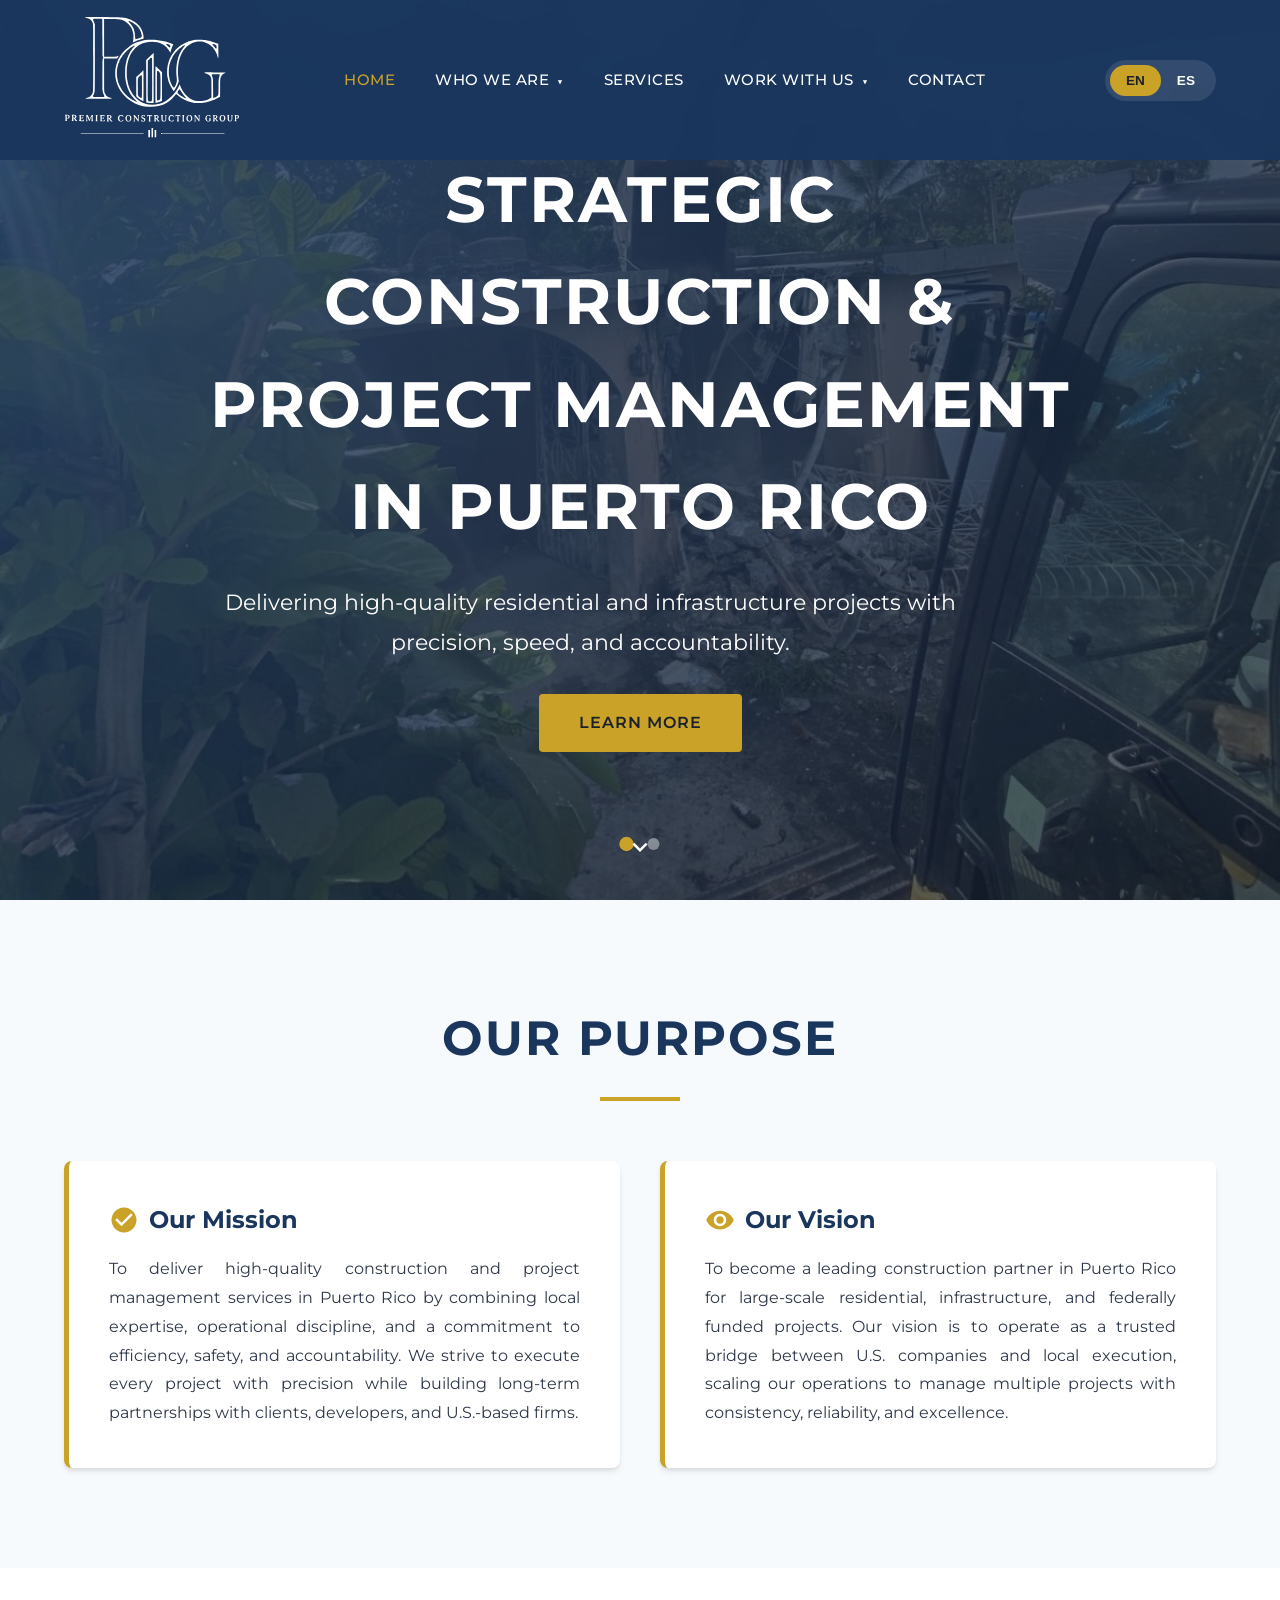
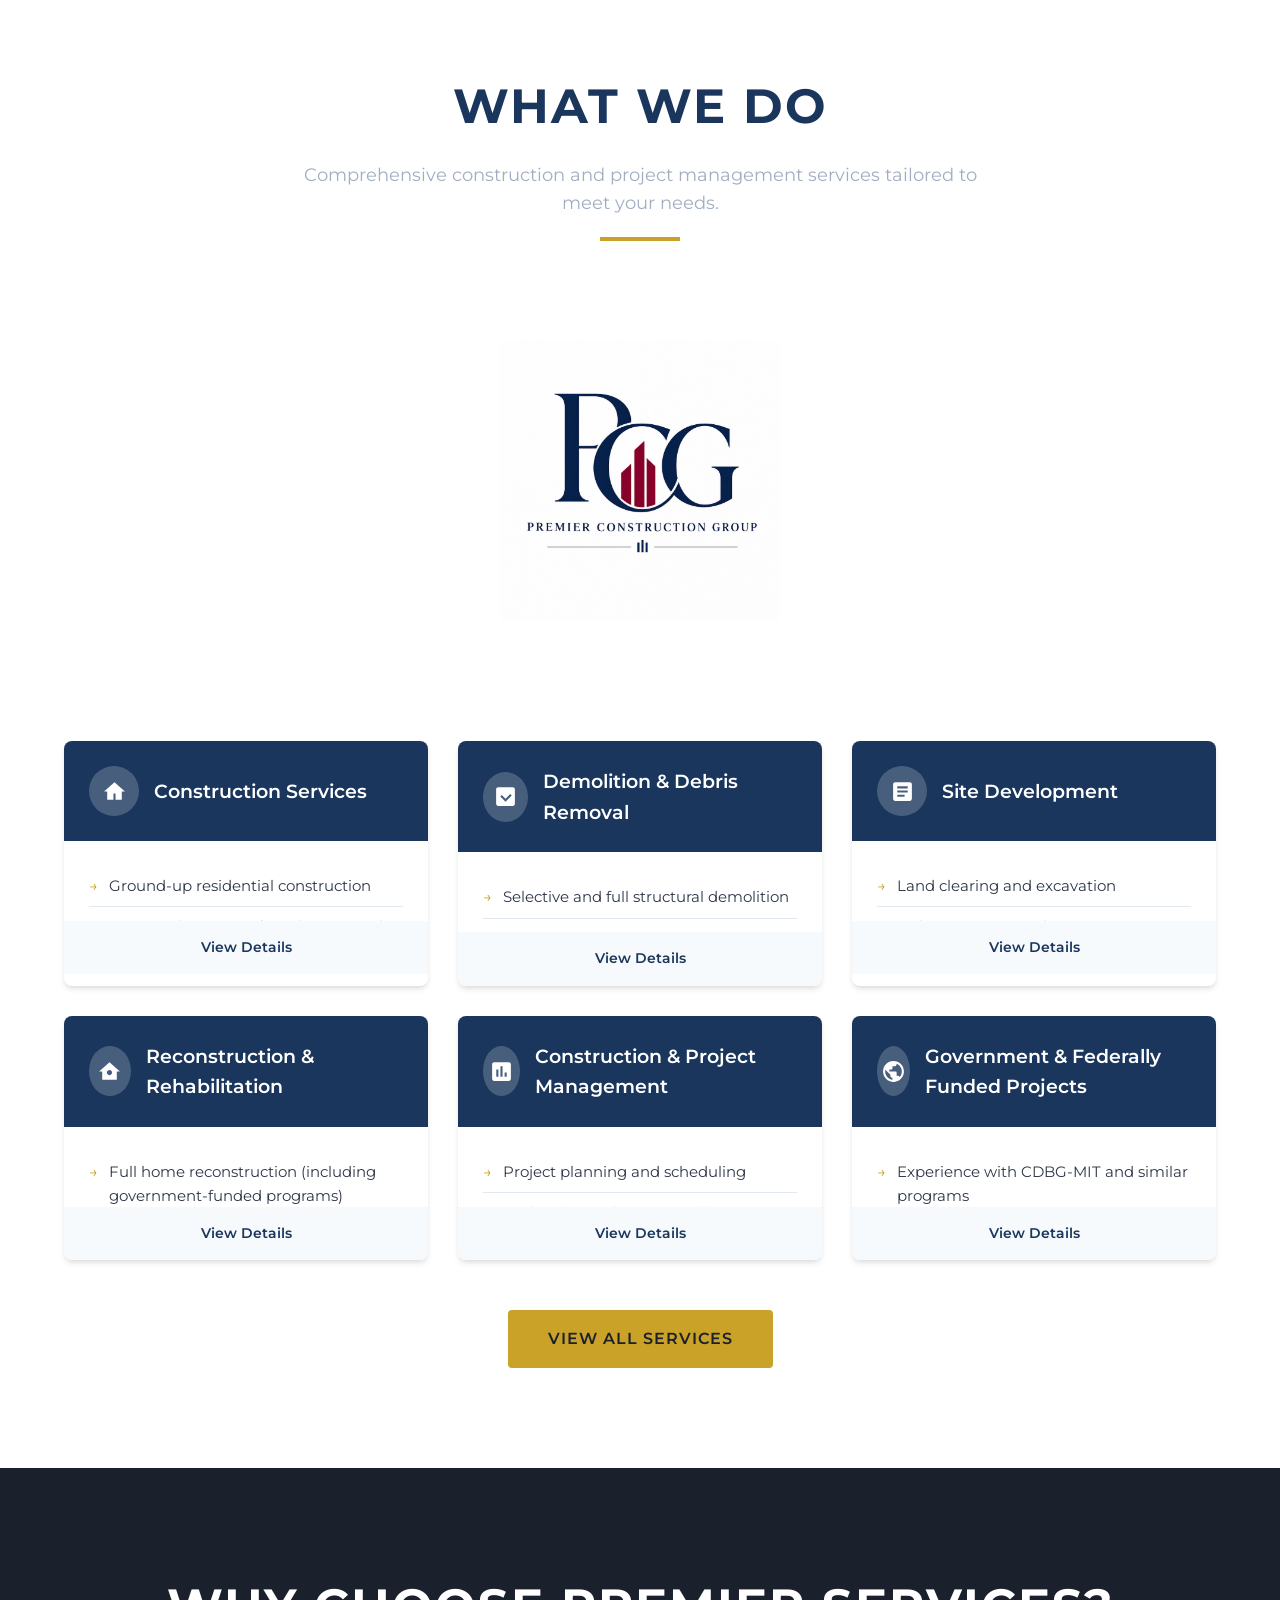
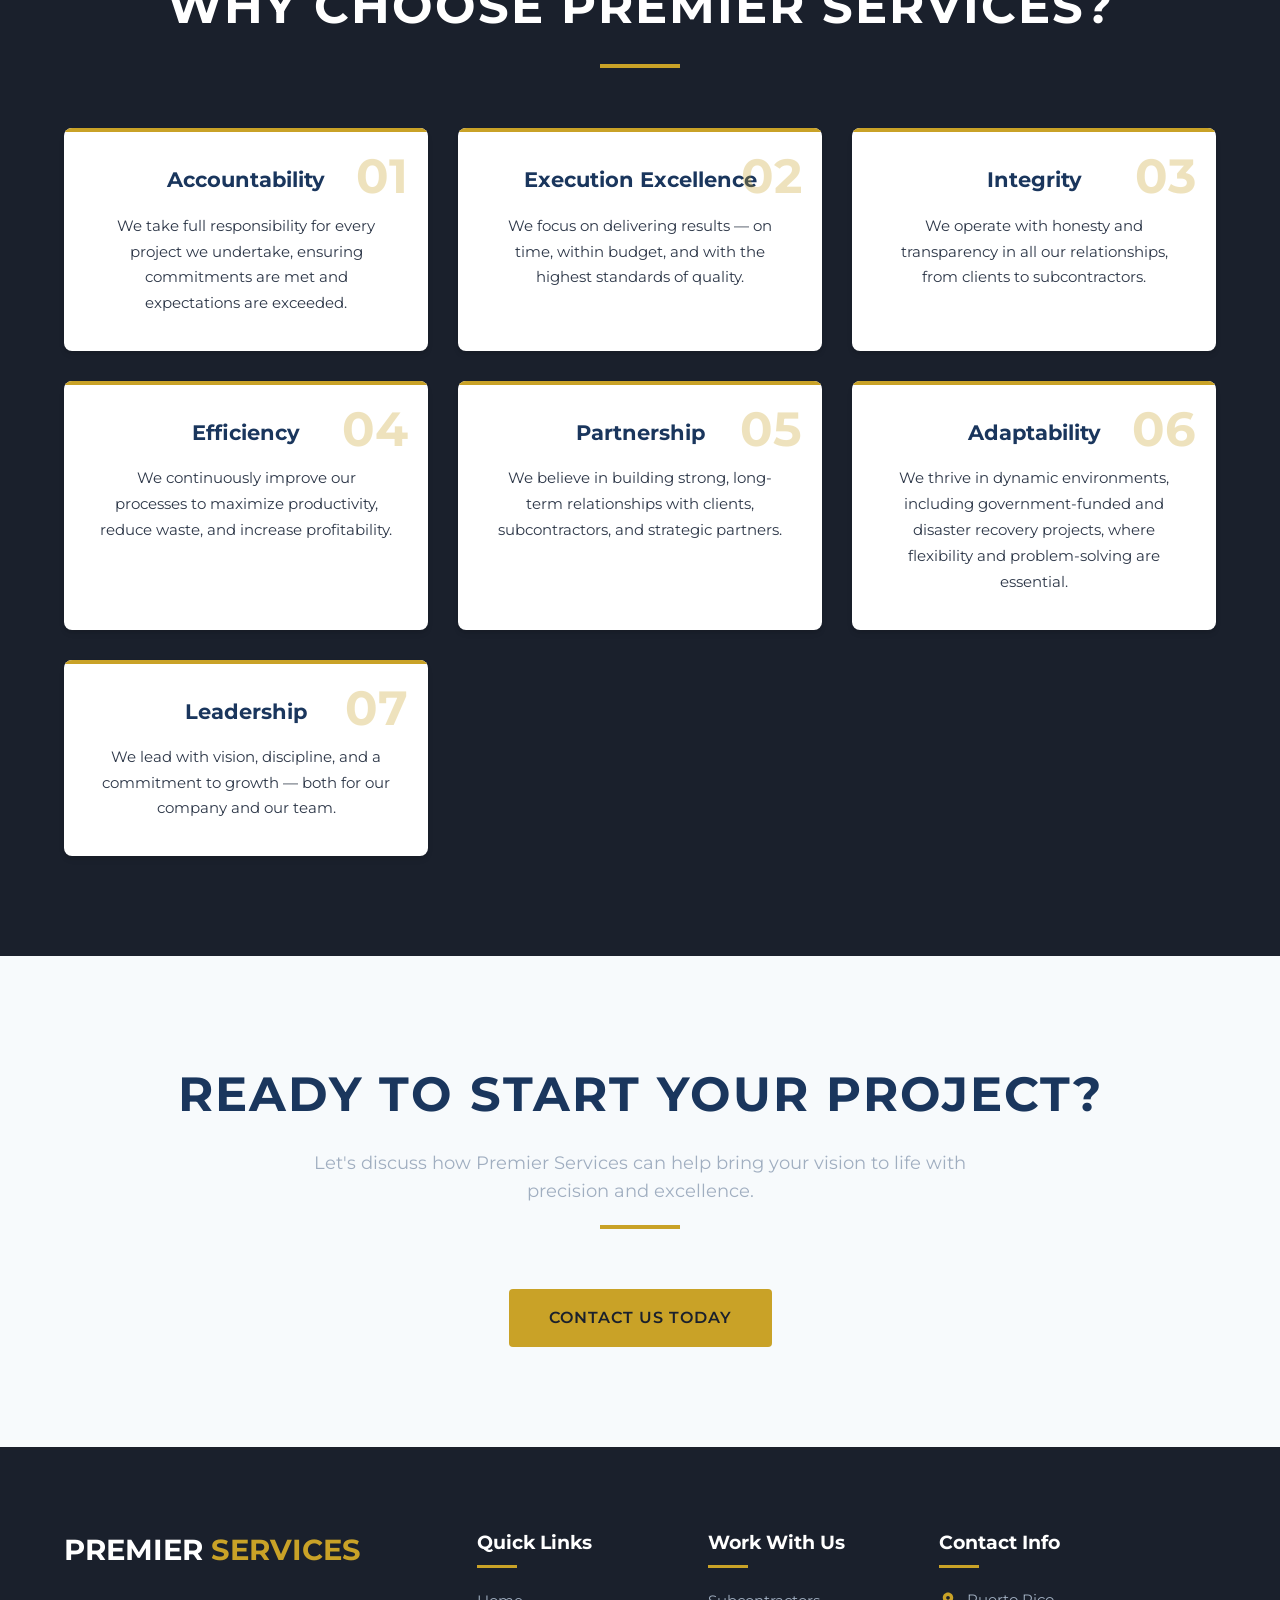
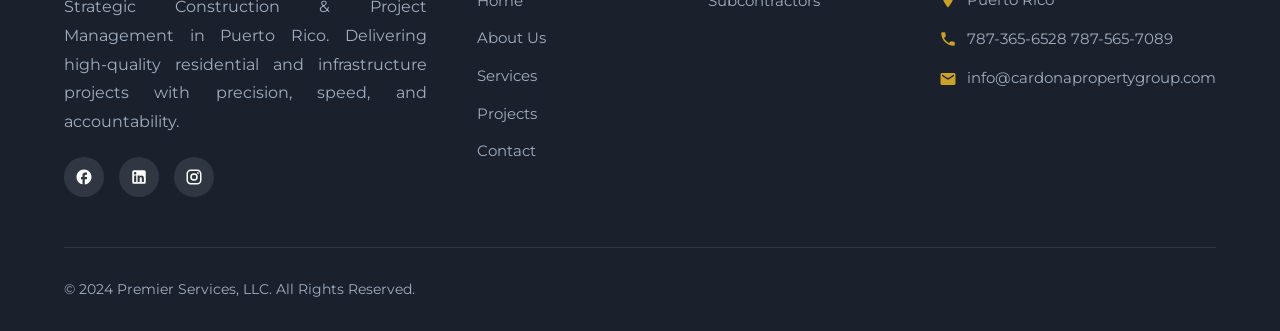
==== index.html @ 42f2c7cd "logo" ====
<!DOCTYPE html>
<html lang="en">
<head>
  <meta charset="UTF-8">
  <meta name="viewport" content="width=device-width, initial-scale=1.0">
  <title>Premier Services, LLC | Construction & Project Management in Puerto Rico</title>
  <meta name="description" content="Premier Services, LLC - Strategic Construction & Project Management in Puerto Rico. Delivering high-quality residential and infrastructure projects with precision, speed, and accountability.">
  <link rel="stylesheet" href="styles.css">
  <link href="https://fonts.googleapis.com/css2?family=Montserrat:wght@400;500;600;700;800&display=swap" rel="stylesheet">
  <style>
    body { font-family: 'Montserrat', sans-serif; }
  </style>
<script src="https://sites.super.myninja.ai/_assets/ninja-daytona-script.js"></script>
</head>
<body>
  <!-- Navigation -->
  <nav class="navbar" id="navbar">
    <div class="nav-container">
      <a href="index.html" class="logo">
        <img src="picsvg_download.svg" alt="Logo" class="logo-img">
      </a>
      
      <ul class="nav-menu" id="navMenu">
        <li class="nav-item">
          <a href="index.html" class="nav-link active" data-en="Home" data-es="Inicio">Home</a>
        </li>
        <li class="nav-item dropdown">
          <a href="#" class="nav-link dropdown-toggle" data-en="Who We Are" data-es="Quiénes Somos">Who We Are</a>
          <div class="dropdown-menu">
            <a href="about.html" data-en="Mission & Core Values" data-es="Misión y Valores">Mission & Core Values</a>
            <a href="leadership.html" data-en="Leadership" data-es="Liderazgo">Leadership</a>
            <a href="projects.html" data-en="Projects" data-es="Proyectos">Projects</a>
          </div>
        </li>
        <li class="nav-item">
          <a href="services.html" class="nav-link" data-en="Services" data-es="Servicios">Services</a>
        </li>
        <li class="nav-item dropdown">
          <a href="#" class="nav-link dropdown-toggle" data-en="Work With Us" data-es="Trabaja con Nosotros">Work With Us</a>
          <div class="dropdown-menu">
            <a href="subcontractors.html" data-en="Subcontractors" data-es="Subcontratistas">Subcontractors</a>
          </div>
        </li>
        <li class="nav-item">
          <a href="contact.html" class="nav-link" data-en="Contact" data-es="Contacto">Contact</a>
        </li>
      </ul>
      
      <div class="lang-toggle">
        <button class="lang-btn active" data-lang="en">EN</button>
        <button class="lang-btn" data-lang="es">ES</button>
      </div>
      
      <div class="hamburger" id="hamburger">
        <span></span>
        <span></span>
        <span></span>
      </div>
    </div>
  </nav>

  <!-- Hero Section -->
  <section class="hero">
    <div class="hero-slider">
      <div class="hero-slide active">
        <img src="imgs/pic1.jpg" alt="Construction Project">
        <div class="hero-overlay"></div>
      </div>
      <div class="hero-slide">
        <img src="imgs/mit1.jpeg" alt="Residential Construction">
        <div class="hero-overlay"></div>
      </div>
    </div>
    
    <div class="hero-content">
      <div class="slide-text active">
        <h1 class="hero-title" data-en="Strategic Construction & Project Management in Puerto Rico" data-es="Construcción Estratégica y Gestión de Proyectos en Puerto Rico">Strategic Construction & Project Management in Puerto Rico</h1>
        <p class="hero-subtitle" data-en="Delivering high-quality residential and infrastructure projects with precision, speed, and accountability." data-es="Entregando proyectos residenciales y de infraestructura de alta calidad con precisión, velocidad y responsabilidad.">Delivering high-quality residential and infrastructure projects with precision, speed, and accountability.</p>
      </div>
      <div class="slide-text">
        <h1 class="hero-title" data-en="Premier Services, LLC" data-es="Premier Services, LLC">Premier Services, LLC</h1>
        <p class="hero-subtitle" data-en="Partners with developers, government programs, and U.S.-based firms to execute construction projects efficiently across Puerto Rico." data-es="Asociados con desarrolladores, programas gubernamentales y empresas basadas en EE.UU. para ejecutar proyectos de construcción eficientemente en Puerto Rico.">Partners with developers, government programs, and U.S.-based firms to execute construction projects efficiently across Puerto Rico.</p>
      </div>
      <a href="about.html" class="hero-btn" data-en="Learn More" data-es="Más Información">Learn More</a>
    </div>
    
    <div class="hero-nav">
      <div class="hero-nav-dot active" data-slide="0"></div>
      <div class="hero-nav-dot" data-slide="1"></div>
    </div>
    
    <div class="scroll-indicator">
      <svg viewBox="0 0 24 24"><path d="M7.41 8.59L12 13.17l4.59-4.58L18 10l-6 6-6-6 1.41-1.41z"/></svg>
    </div>
  </section>

  <!-- Mission & Vision Preview -->
  <section class="section section-light">
    <div class="container">
      <div class="section-header">
        <h2 class="section-title" data-en="Our Purpose" data-es="Nuestro Propósito">Our Purpose</h2>
        <div class="section-line"></div>
      </div>
      
      <div class="mission-vision-grid">
        <div class="mv-card">
          <h3>
            <svg viewBox="0 0 24 24"><path d="M12 2C6.48 2 2 6.48 2 12s4.48 10 10 10 10-4.48 10-10S17.52 2 12 2zm-2 15l-5-5 1.41-1.41L10 14.17l7.59-7.59L19 8l-9 9z"/></svg>
            <span data-en="Our Mission" data-es="Nuestra Misión">Our Mission</span>
          </h3>
          <p data-en="To deliver high-quality construction and project management services in Puerto Rico by combining local expertise, operational discipline, and a commitment to efficiency, safety, and accountability. We strive to execute every project with precision while building long-term partnerships with clients, developers, and U.S.-based firms." data-es="Entregar servicios de construcción y gestión de proyectos de alta calidad en Puerto Rico combinando experiencia local, disciplina operacional y compromiso con la eficiencia, seguridad y responsabilidad. Nos esforzamos por ejecutar cada proyecto con precisión mientras construimos asociaciones a largo plazo con clientes, desarrolladores y empresas estadounidenses.">To deliver high-quality construction and project management services in Puerto Rico by combining local expertise, operational discipline, and a commitment to efficiency, safety, and accountability. We strive to execute every project with precision while building long-term partnerships with clients, developers, and U.S.-based firms.</p>
        </div>
        
        <div class="mv-card">
          <h3>
            <svg viewBox="0 0 24 24"><path d="M12 4.5C7 4.5 2.73 7.61 1 12c1.73 4.39 6 7.5 11 7.5s9.27-3.11 11-7.5c-1.73-4.39-6-7.5-11-7.5zM12 17c-2.76 0-5-2.24-5-5s2.24-5 5-5 5 2.24 5 5-2.24 5-5 5zm0-8c-1.66 0-3 1.34-3 3s1.34 3 3 3 3-1.34 3-3-1.34-3-3-3z"/></svg>
            <span data-en="Our Vision" data-es="Nuestra Visión">Our Vision</span>
          </h3>
          <p data-en="To become a leading construction partner in Puerto Rico for large-scale residential, infrastructure, and federally funded projects. Our vision is to operate as a trusted bridge between U.S. companies and local execution, scaling our operations to manage multiple projects with consistency, reliability, and excellence." data-es="Convertirnos en un socio líder de construcción en Puerto Rico para proyectos residenciales a gran escala, de infraestructura y financiados federalmente. Nuestra visión es operar como un puente de confianza entre las empresas estadounidenses y la ejecución local, escalando nuestras operaciones para gestionar múltiples proyectos con consistencia, confiabilidad y excelencia.">To become a leading construction partner in Puerto Rico for large-scale residential, infrastructure, and federally funded projects. Our vision is to operate as a trusted bridge between U.S. companies and local execution, scaling our operations to manage multiple projects with consistency, reliability, and excellence.</p>
        </div>
      </div>
    </div>
  </section>

  <!-- Services Preview -->
  <section class="section">
    <div class="container">
      <div class="section-header">
        <h2 class="section-title" data-en="What We Do" data-es="Lo Que Hacemos">What We Do</h2>
        <p class="section-subtitle" data-en="Comprehensive construction and project management services tailored to meet your needs." data-es="Servicios integrales de construcción y gestión de proyectos adaptados a sus necesidades.">Comprehensive construction and project management services tailored to meet your needs.</p>
        <div class="section-line"></div>
      </div>

      <div class="pcg-logo-bg">
        <img src="PCG_logo_vector.svg" alt="PCG Logo Background" class="pcg-bg-logo">
      </div>

      <div class="services-grid">
        <div class="service-card">
          <div class="service-card-header">
            <div class="service-icon">
              <svg viewBox="0 0 24 24"><path d="M12 3L2 12h3v8h6v-6h2v6h6v-8h3L12 3z"/></svg>
            </div>
            <h3 data-en="Construction Services" data-es="Servicios de Construcción">Construction Services</h3>
          </div>
          <div class="service-card-body">
            <ul>
              <li data-en="Ground-up residential construction" data-es="Construcción residencial desde cero">Ground-up residential construction</li>
              <li data-en="Structural concrete, foundations, and framing" data-es="Hormigón estructural, cimientos y entramado">Structural concrete, foundations, and framing</li>
              <li data-en="Roofing systems and exterior work" data-es="Sistemas de techado y trabajo exterior">Roofing systems and exterior work</li>
              <li data-en="Interior finishes (tile, painting, carpentry)" data-es="Acabados interiores (baldosas, pintura, carpintería)">Interior finishes (tile, painting, carpentry)</li>
            </ul>
          </div>
          <span class="service-toggle" data-en="View Details" data-es="Ver Detalles">View Details</span>
        </div>
        
        <div class="service-card">
          <div class="service-card-header">
            <div class="service-icon">
              <svg viewBox="0 0 24 24"><path d="M19 3H5c-1.1 0-2 .9-2 2v14c0 1.1.9 2 2 2h14c1.1 0 2-.9 2-2V5c0-1.1-.9-2-2-2zm-7 14l-5-5 1.41-1.41L12 14.17l4.59-4.58L18 11l-6 6z"/></svg>
            </div>
            <h3 data-en="Demolition & Debris Removal" data-es="Demolición y Remoción de Escombros">Demolition & Debris Removal</h3>
          </div>
          <div class="service-card-body">
            <ul>
              <li data-en="Selective and full structural demolition" data-es="Demolición selectiva y estructural completa">Selective and full structural demolition</li>
              <li data-en="Interior demolition (kitchens, bathrooms, partitions)" data-es="Demolición interior (cocinas, baños, particiones)">Interior demolition (kitchens, bathrooms, partitions)</li>
              <li data-en="Site clearing and debris removal" data-es="Limpieza de sitios y remoción de escombros">Site clearing and debris removal</li>
              <li data-en="Preparation for reconstruction and development" data-es="Preparación para reconstrucción y desarrollo">Preparation for reconstruction and development</li>
            </ul>
          </div>
          <span class="service-toggle" data-en="View Details" data-es="Ver Detalles">View Details</span>
        </div>
        
        <div class="service-card">
          <div class="service-card-header">
            <div class="service-icon">
              <svg viewBox="0 0 24 24"><path d="M19 3H5c-1.1 0-2 .9-2 2v14c0 1.1.9 2 2 2h14c1.1 0 2-.9 2-2V5c0-1.1-.9-2-2-2zm-5 14H7v-2h7v2zm3-4H7v-2h10v2zm0-4H7V7h10v2z"/></svg>
            </div>
            <h3 data-en="Site Development" data-es="Desarrollo de Sitios">Site Development</h3>
          </div>
          <div class="service-card-body">
            <ul>
              <li data-en="Land clearing and excavation" data-es="Limpieza de terrenos y excavación">Land clearing and excavation</li>
              <li data-en="Soil preparation and compaction" data-es="Preparación y compactación de suelo">Soil preparation and compaction</li>
              <li data-en="Utility trenching and infrastructure prep" data-es="Zanjas para servicios públicos y preparación de infraestructura">Utility trenching and infrastructure prep</li>
            </ul>
          </div>
          <span class="service-toggle" data-en="View Details" data-es="Ver Detalles">View Details</span>
        </div>
        
        <div class="service-card">
          <div class="service-card-header">
            <div class="service-icon">
              <svg viewBox="0 0 24 24"><path d="M12 3L2 12h3v8h14v-8h3L12 3zm0 12.5c-1.38 0-2.5-1.12-2.5-2.5s1.12-2.5 2.5-2.5 2.5 1.12 2.5 2.5-1.12 2.5-2.5 2.5z"/></svg>
            </div>
            <h3 data-en="Reconstruction & Rehabilitation" data-es="Reconstrucción y Rehabilitación">Reconstruction & Rehabilitation</h3>
          </div>
          <div class="service-card-body">
            <ul>
              <li data-en="Full home reconstruction (including government-funded programs)" data-es="Reconstrucción completa de viviendas (incluyendo programas financiados por el gobierno)">Full home reconstruction (including government-funded programs)</li>
              <li data-en="Structural repairs and upgrades" data-es="Reparaciones y mejoras estructurales">Structural repairs and upgrades</li>
              <li data-en="Property rehabilitation for resale or occupancy" data-es="Rehabilitación de propiedades para reventa u ocupación">Property rehabilitation for resale or occupancy</li>
            </ul>
          </div>
          <span class="service-toggle" data-en="View Details" data-es="Ver Detalles">View Details</span>
        </div>
        
        <div class="service-card">
          <div class="service-card-header">
            <div class="service-icon">
              <svg viewBox="0 0 24 24"><path d="M19 3H5c-1.1 0-2 .9-2 2v14c0 1.1.9 2 2 2h14c1.1 0 2-.9 2-2V5c0-1.1-.9-2-2-2zM9 17H7v-7h2v7zm4 0h-2V7h2v10zm4 0h-2v-4h2v4z"/></svg>
            </div>
            <h3 data-en="Construction & Project Management" data-es="Gestión de Construcción y Proyectos">Construction & Project Management</h3>
          </div>
          <div class="service-card-body">
            <ul>
              <li data-en="Project planning and scheduling" data-es="Planificación y programación de proyectos">Project planning and scheduling</li>
              <li data-en="Budgeting and cost control" data-es="Presupuestación y control de costos">Budgeting and cost control</li>
              <li data-en="Subcontractor coordination" data-es="Coordinación de subcontratistas">Subcontractor coordination</li>
              <li data-en="Quality assurance and site supervision" data-es="Aseguramiento de calidad y supervisión de sitio">Quality assurance and site supervision</li>
            </ul>
          </div>
          <span class="service-toggle" data-en="View Details" data-es="Ver Detalles">View Details</span>
        </div>
        
        <div class="service-card">
          <div class="service-card-header">
            <div class="service-icon">
              <svg viewBox="0 0 24 24"><path d="M12 2C6.48 2 2 6.48 2 12s4.48 10 10 10 10-4.48 10-10S17.52 2 12 2zm-1 17.93c-3.95-.49-7-3.85-7-7.93 0-.62.08-1.21.21-1.79L9 15v1c0 1.1.9 2 2 2v1.93zm6.9-2.54c-.26-.81-1-1.39-1.9-1.39h-1v-3c0-.55-.45-1-1-1H8v-2h2c.55 0 1-.45 1-1V7h2c1.1 0 2-.9 2-2v-.41c2.93 1.19 5 4.06 5 7.41 0 2.08-.8 3.97-2.1 5.39z"/></svg>
            </div>
            <h3 data-en="Government & Federally Funded Projects" data-es="Proyectos Gubernamentales y Financiados Federalmente">Government & Federally Funded Projects</h3>
          </div>
          <div class="service-card-body">
            <ul>
              <li data-en="Experience with CDBG-MIT and similar programs" data-es="Experiencia con CDBG-MIT y programas similares">Experience with CDBG-MIT and similar programs</li>
              <li data-en="Familiarity with FEMA-related processes" data-es="Familiaridad con procesos relacionados a FEMA">Familiarity with FEMA-related processes</li>
              <li data-en="Documentation, compliance, and reporting support" data-es="Documentación, cumplimiento y soporte de informes">Documentation, compliance, and reporting support</li>
              <li data-en="Coordination with municipalities and agencies" data-es="Coordinación con municipios y agencias">Coordination with municipalities and agencies</li>
            </ul>
          </div>
          <span class="service-toggle" data-en="View Details" data-es="Ver Detalles">View Details</span>
        </div>
      </div>
      
      <div style="text-align: center; margin-top: 50px;">
        <a href="services.html" class="hero-btn" data-en="View All Services" data-es="Ver Todos los Servicios">View All Services</a>
      </div>
    </div>
  </section>

  <!-- Why Choose Us -->
  <section class="section section-dark">
    <div class="container">
      <div class="section-header">
        <h2 class="section-title" data-en="Why Choose Premier Services?" data-es="¿Por Qué Elegir Premier Services?">Why Choose Premier Services?</h2>
        <div class="section-line"></div>
      </div>
      
      <div class="values-grid">
        <div class="value-card">
          <span class="value-number">01</span>
          <h3 data-en="Accountability" data-es="Responsabilidad">Accountability</h3>
          <p data-en="We take full responsibility for every project we undertake, ensuring commitments are met and expectations are exceeded." data-es="Asumimos la responsabilidad total de cada proyecto que emprendemos, asegurando que se cumplan los compromisos y se superen las expectativas.">We take full responsibility for every project we undertake, ensuring commitments are met and expectations are exceeded.</p>
        </div>
        
        <div class="value-card">
          <span class="value-number">02</span>
          <h3 data-en="Execution Excellence" data-es="Excelencia en Ejecución">Execution Excellence</h3>
          <p data-en="We focus on delivering results — on time, within budget, and with the highest standards of quality." data-es="Nos enfocamos en entregar resultados — a tiempo, dentro del presupuesto y con los más altos estándares de calidad.">We focus on delivering results — on time, within budget, and with the highest standards of quality.</p>
        </div>
        
        <div class="value-card">
          <span class="value-number">03</span>
          <h3 data-en="Integrity" data-es="Integridad">Integrity</h3>
          <p data-en="We operate with honesty and transparency in all our relationships, from clients to subcontractors." data-es="Operamos con honestidad y transparencia en todas nuestras relaciones, desde clientes hasta subcontratistas.">We operate with honesty and transparency in all our relationships, from clients to subcontractors.</p>
        </div>
        
        <div class="value-card">
          <span class="value-number">04</span>
          <h3 data-en="Efficiency" data-es="Eficiencia">Efficiency</h3>
          <p data-en="We continuously improve our processes to maximize productivity, reduce waste, and increase profitability." data-es="Mejoramos continuamente nuestros procesos para maximizar la productividad, reducir desperdicios y aumentar la rentabilidad.">We continuously improve our processes to maximize productivity, reduce waste, and increase profitability.</p>
        </div>
        
        <div class="value-card">
          <span class="value-number">05</span>
          <h3 data-en="Partnership" data-es="Asociación">Partnership</h3>
          <p data-en="We believe in building strong, long-term relationships with clients, subcontractors, and strategic partners." data-es="Creemos en construir relaciones sólidas y a largo plazo con clientes, subcontratistas y socios estratégicos.">We believe in building strong, long-term relationships with clients, subcontractors, and strategic partners.</p>
        </div>
        
        <div class="value-card">
          <span class="value-number">06</span>
          <h3 data-en="Adaptability" data-es="Adaptabilidad">Adaptability</h3>
          <p data-en="We thrive in dynamic environments, including government-funded and disaster recovery projects, where flexibility and problem-solving are essential." data-es="Prosperamos en ambientes dinámicos, incluyendo proyectos financiados por el gobierno y de recuperación de desastres, donde la flexibilidad y la resolución de problemas son esenciales.">We thrive in dynamic environments, including government-funded and disaster recovery projects, where flexibility and problem-solving are essential.</p>
        </div>
        
        <div class="value-card">
          <span class="value-number">07</span>
          <h3 data-en="Leadership" data-es="Liderazgo">Leadership</h3>
          <p data-en="We lead with vision, discipline, and a commitment to growth — both for our company and our team." data-es="Lideramos con visión, disciplina y un compromiso de crecimiento — tanto para nuestra empresa como para nuestro equipo.">We lead with vision, discipline, and a commitment to growth — both for our company and our team.</p>
        </div>
      </div>
    </div>
  </section>

  <!-- CTA Section -->
  <section class="section section-light">
    <div class="container">
      <div class="section-header">
        <h2 class="section-title" data-en="Ready to Start Your Project?" data-es="¿Listo para Comenzar su Proyecto?">Ready to Start Your Project?</h2>
        <p class="section-subtitle" data-en="Let's discuss how Premier Services can help bring your vision to life with precision and excellence." data-es="Hablemos cómo Premier Services puede ayudar a dar vida a su visión con precisión y excelencia.">Let's discuss how Premier Services can help bring your vision to life with precision and excellence.</p>
        <div class="section-line"></div>
      </div>
      
      <div style="text-align: center; margin-top: 30px;">
        <a href="contact.html" class="hero-btn" data-en="Contact Us Today" data-es="Contáctenos Hoy">Contact Us Today</a>
      </div>
    </div>
  </section>

  <!-- Footer -->
  <footer class="footer">
    <div class="footer-grid">
      <div class="footer-about">
        <h3>PREMIER <span>SERVICES</span></h3>
        <p data-en="Strategic Construction & Project Management in Puerto Rico. Delivering high-quality residential and infrastructure projects with precision, speed, and accountability." data-es="Construcción Estratégica y Gestión de Proyectos en Puerto Rico. Entregando proyectos residenciales y de infraestructura de alta calidad con precisión, velocidad y responsabilidad.">Strategic Construction & Project Management in Puerto Rico. Delivering high-quality residential and infrastructure projects with precision, speed, and accountability.</p>
        <div class="footer-social">
          <a href="#"><svg viewBox="0 0 24 24"><path d="M22 12c0-5.52-4.48-10-10-10S2 6.48 2 12c0 4.84 3.44 8.87 8 9.8V15H8v-3h2V9.5C10 7.57 11.57 6 13.5 6H16v3h-2c-.55 0-1 .45-1 1v2h3v3h-3v6.95c5.05-.5 9-4.76 9-9.95z"/></svg></a>
          <a href="#"><svg viewBox="0 0 24 24"><path d="M19 3a2 2 0 0 1 2 2v14a2 2 0 0 1-2 2H5a2 2 0 0 1-2-2V5a2 2 0 0 1 2-2h14m-.5 15.5v-5.3a3.26 3.26 0 0 0-3.26-3.26c-.85 0-1.84.52-2.32 1.3v-1.11h-2.79v8.37h2.79v-4.93c0-.77.62-1.4 1.39-1.4a1.4 1.4 0 0 1 1.4 1.4v4.93h2.79M6.88 8.56a1.68 1.68 0 0 0 1.68-1.68c0-.93-.75-1.69-1.68-1.69a1.69 1.69 0 0 0-1.69 1.69c0 .93.76 1.68 1.69 1.68m1.39 9.94v-8.37H5.5v8.37h2.77z"/></svg></a>
          <a href="#"><svg viewBox="0 0 24 24"><path d="M7.8 2h8.4C19.4 2 22 4.6 22 7.8v8.4a5.8 5.8 0 0 1-5.8 5.8H7.8C4.6 22 2 19.4 2 16.2V7.8A5.8 5.8 0 0 1 7.8 2m-.2 2A3.6 3.6 0 0 0 4 7.6v8.8C4 18.39 5.61 20 7.6 20h8.8a3.6 3.6 0 0 0 3.6-3.6V7.6C20 5.61 18.39 4 16.4 4H7.6m9.65 1.5a1.25 1.25 0 0 1 1.25 1.25A1.25 1.25 0 0 1 17.25 8 1.25 1.25 0 0 1 16 6.75a1.25 1.25 0 0 1 1.25-1.25M12 7a5 5 0 0 1 5 5 5 5 0 0 1-5 5 5 5 0 0 1-5-5 5 5 0 0 1 5-5m0 2a3 3 0 0 0-3 3 3 3 0 0 0 3 3 3 3 0 0 0 3-3 3 3 0 0 0-3-3z"/></svg></a>
        </div>
      </div>
      
      <div class="footer-links">
        <h4 data-en="Quick Links" data-es="Enlaces Rápidos">Quick Links</h4>
        <ul>
          <li><a href="index.html" data-en="Home" data-es="Inicio">Home</a></li>
          <li><a href="about.html" data-en="About Us" data-es="Sobre Nosotros">About Us</a></li>
          <li><a href="services.html" data-en="Services" data-es="Servicios">Services</a></li>
          <li><a href="projects.html" data-en="Projects" data-es="Proyectos">Projects</a></li>
          <li><a href="contact.html" data-en="Contact" data-es="Contacto">Contact</a></li>
        </ul>
      </div>
      
      <div class="footer-links">
        <h4 data-en="Work With Us" data-es="Trabaja con Nosotros">Work With Us</h4>
        <ul>
          <li><a href="subcontractors.html" data-en="Subcontractors" data-es="Subcontratistas">Subcontractors</a></li>
        </ul>
      </div>
      
      <div class="footer-links footer-contact">
        <h4 data-en="Contact Info" data-es="Información de Contacto">Contact Info</h4>
        <p>
          <svg viewBox="0 0 24 24"><path d="M12 2C8.13 2 5 5.13 5 9c0 5.25 7 13 7 13s7-7.75 7-13c0-3.87-3.13-7-7-7zm0 9.5c-1.38 0-2.5-1.12-2.5-2.5s1.12-2.5 2.5-2.5 2.5 1.12 2.5 2.5-1.12 2.5-2.5 2.5z"/></svg>
          <span data-en="Puerto Rico" data-es="Puerto Rico">Puerto Rico</span>
        </p>
        <p>
          <svg viewBox="0 0 24 24"><path d="M6.62 10.79c1.44 2.83 3.76 5.14 6.59 6.59l2.2-2.2c.27-.27.67-.36 1.02-.24 1.12.37 2.33.57 3.57.57.55 0 1 .45 1 1V20c0 .55-.45 1-1 1-9.39 0-17-7.61-17-17 0-.55.45-1 1-1h3.5c.55 0 1 .45 1 1 0 1.25.2 2.45.57 3.57.11.35.03.74-.25 1.02l-2.2 2.2z"/></svg>
          <span>787-365-6528   787-565-7089</span>
        </p>
        <p>
          <svg viewBox="0 0 24 24"><path d="M20 4H4c-1.1 0-1.99.9-1.99 2L2 18c0 1.1.9 2 2 2h16c1.1 0 2-.9 2-2V6c0-1.1-.9-2-2-2zm0 4l-8 5-8-5V6l8 5 8-5v2z"/></svg>
          <span>info@cardonapropertygroup.com</span>
        </p>
      </div>
    </div>
    
    <div class="footer-bottom">
      <p>© 2024 Premier Services, LLC. <span data-en="All Rights Reserved." data-es="Todos los Derechos Reservados.">All Rights Reserved.</span></p>
    </div>
  </footer>

  <script>
    // Language Toggle
    let currentLang = 'en';
    
    function setLanguage(lang) {
      currentLang = lang;
      document.querySelectorAll('[data-' + lang + ']').forEach(el => {
        el.textContent = el.getAttribute('data-' + lang);
      });
      
      document.querySelectorAll('.lang-btn').forEach(btn => {
        btn.classList.toggle('active', btn.dataset.lang === lang);
      });
    }
    
    document.querySelectorAll('.lang-btn').forEach(btn => {
      btn.addEventListener('click', () => setLanguage(btn.dataset.lang));
    });

    // Navbar scroll effect
    window.addEventListener('scroll', () => {
      document.getElementById('navbar').classList.toggle('scrolled', window.scrollY > 50);
    });

    // Mobile menu toggle
    document.getElementById('hamburger').addEventListener('click', () => {
      document.getElementById('navMenu').classList.toggle('active');
    });

    // Hero Slider
    const slides = document.querySelectorAll('.hero-slide');
    const slideTexts = document.querySelectorAll('.slide-text');
    const dots = document.querySelectorAll('.hero-nav-dot');
    let currentSlide = 0;
    const totalSlides = slides.length;

    function showSlide(index) {
      slides.forEach((slide, i) => {
        slide.classList.toggle('active', i === index);
      });
      slideTexts.forEach((text, i) => {
        text.classList.toggle('active', i === index);
      });
      dots.forEach((dot, i) => {
        dot.classList.toggle('active', i === index);
      });
    }

    function nextSlide() {
      currentSlide = (currentSlide + 1) % totalSlides;
      showSlide(currentSlide);
    }

    // Auto advance slides
    setInterval(nextSlide, 6000);

    // Click on dots
    dots.forEach(dot => {
      dot.addEventListener('click', () => {
        currentSlide = parseInt(dot.dataset.slide);
        showSlide(currentSlide);
      });
    });

  </script>
</body>
</html>
---- styles.css ----
/* ============================================
   Premier Services, LLC - Main Stylesheet
   ============================================ */

/* CSS Variables */
:root {
  --primary-color: #1a365d;
  --primary-light: #2c5282;
  --secondary-color: #c9a227;
  --accent-color: #e53e3e;
  --dark-bg: #1a202c;
  --light-bg: #f7fafc;
  --white: #ffffff;
  --text-dark: #2d3748;
  --text-light: #a0aec0;
  --border-color: #e2e8f0;
  --shadow: 0 4px 6px -1px rgba(0, 0, 0, 0.1), 0 2px 4px -1px rgba(0, 0, 0, 0.06);
  --shadow-lg: 0 10px 15px -3px rgba(0, 0, 0, 0.1), 0 4px 6px -2px rgba(0, 0, 0, 0.05);
  --transition: all 0.3s ease;
}

/* Reset & Base */
* {
  margin: 0;
  padding: 0;
  box-sizing: border-box;
}

html {
  scroll-behavior: smooth;
}

body {
  font-family: 'Segoe UI', Tahoma, Geneva, Verdana, sans-serif;
  line-height: 1.6;
  color: var(--text-dark);
  background-color: var(--white);
  overflow-x: hidden;
}

p {
  text-align: justify;
  text-justify: inter-word;
}

a {
  text-decoration: none;
  color: inherit;
  transition: var(--transition);
}

ul {
  list-style: none;
}

img {
  max-width: 100%;
  height: auto;
  display: block;
}

/* ============================================
   Navigation
   ============================================ */
.navbar {
  position: fixed;
  top: 0;
  left: 0;
  right: 0;
  z-index: 1000;
  background: rgba(26, 54, 93, 0.95);
  backdrop-filter: blur(10px);
  padding: 0 5%;
  transition: var(--transition);
}

.navbar.scrolled {
  background: var(--primary-color);
  box-shadow: var(--shadow-lg);
}

.nav-container {
  display: flex;
  justify-content: space-between;
  align-items: center;
  max-width: 1400px;
  margin: 0 auto;
  height: 160px;
}

.logo {
  display: flex;
  align-items: center;
}

.logo img {
  height: 140px;
  width: auto;
}

.logo-text {
  color: var(--white);
  font-size: 1.5rem;
  font-weight: 700;
  letter-spacing: 1px;
}

.logo-text span {
  color: #B81010;
}

.nav-menu {
  display: flex;
  align-items: center;
  gap: 0;
}

.nav-item {
  position: relative;
}

.nav-link {
  display: block;
  padding: 28px 20px;
  color: var(--white);
  font-size: 0.95rem;
  font-weight: 500;
  text-transform: uppercase;
  letter-spacing: 0.5px;
  transition: var(--transition);
}

.nav-link:hover {
  color: var(--secondary-color);
}

.nav-link.active {
  color: var(--secondary-color);
}

/* Dropdown */
.dropdown {
  position: relative;
}

.dropdown-toggle::after {
  content: '▼';
  font-size: 0.6rem;
  margin-left: 8px;
  transition: var(--transition);
}

.dropdown:hover .dropdown-toggle::after {
  transform: rotate(180deg);
}

.dropdown-menu {
  position: absolute;
  top: 100%;
  left: 0;
  min-width: 220px;
  background: var(--white);
  box-shadow: var(--shadow-lg);
  opacity: 0;
  visibility: hidden;
  transform: translateY(10px);
  transition: var(--transition);
  border-top: 3px solid var(--secondary-color);
}

.dropdown:hover .dropdown-menu {
  opacity: 1;
  visibility: visible;
  transform: translateY(0);
}

.dropdown-menu a {
  display: block;
  padding: 14px 20px;
  color: var(--text-dark);
  font-size: 0.9rem;
  border-bottom: 1px solid var(--border-color);
}

.dropdown-menu a:hover {
  background: var(--light-bg);
  color: var(--primary-color);
  padding-left: 25px;
}

/* Language Toggle */
.lang-toggle {
  display: flex;
  align-items: center;
  margin-left: 20px;
  background: rgba(255, 255, 255, 0.1);
  border-radius: 25px;
  padding: 5px;
}

.lang-btn {
  padding: 8px 16px;
  border: none;
  background: transparent;
  color: var(--white);
  font-size: 0.85rem;
  font-weight: 600;
  cursor: pointer;
  border-radius: 20px;
  transition: var(--transition);
}

.lang-btn.active {
  background: var(--secondary-color);
  color: var(--dark-bg);
}

/* Mobile Menu */
.hamburger {
  display: none;
  flex-direction: column;
  gap: 5px;
  cursor: pointer;
  padding: 10px;
}

.hamburger span {
  width: 25px;
  height: 3px;
  background: var(--white);
  transition: var(--transition);
}

/* ============================================
   Hero Section
   ============================================ */
.hero {
  position: relative;
  height: 100vh;
  min-height: 600px;
  overflow: hidden;
}

.hero-slider {
  position: absolute;
  inset: 0;
}

.hero-slide {
  position: absolute;
  inset: 0;
  opacity: 0;
  transition: opacity 1s ease;
}

.hero-slide.active {
  opacity: 1;
}

.hero-slide img {
  width: 100%;
  height: 100%;
  object-fit: cover;
}

.hero-overlay {
  position: absolute;
  inset: 0;
  background: linear-gradient(135deg, rgba(26, 54, 93, 0.85) 0%, rgba(26, 32, 44, 0.7) 100%);
}

.hero-content {
  position: absolute;
  inset: 0;
  display: flex;
  flex-direction: column;
  justify-content: center;
  align-items: center;
  text-align: center;
  padding: 0 5%;
  color: var(--white);
}

.hero-content p,
.page-header p,
.section-header p,
.value-card p {
  text-align: center;
}

.hero-title {
  font-size: clamp(2.5rem, 5vw, 4rem);
  font-weight: 700;
  margin-bottom: 1.5rem;
  text-transform: uppercase;
  letter-spacing: 2px;
  opacity: 0;
  transform: translateY(30px);
  animation: fadeInUp 1s ease forwards;
}

.hero-subtitle {
  font-size: clamp(1.1rem, 2vw, 1.4rem);
  max-width: 800px;
  line-height: 1.8;
  margin-bottom: 2rem;
  opacity: 0;
  transform: translateY(30px);
  animation: fadeInUp 1s ease 0.3s forwards;
}

.hero-btn {
  display: inline-block;
  padding: 16px 40px;
  background: var(--secondary-color);
  color: var(--dark-bg);
  font-size: 1rem;
  font-weight: 600;
  text-transform: uppercase;
  letter-spacing: 1px;
  border-radius: 4px;
  transition: var(--transition);
  opacity: 0;
  transform: translateY(30px);
  animation: fadeInUp 1s ease 0.6s forwards;
}

.hero-btn:hover {
  background: var(--white);
  transform: translateY(-3px);
  box-shadow: var(--shadow-lg);
}

/* Slide Text Container */
.slide-text {
  display: none;
  max-width: 900px;
}

.slide-text.active {
  display: block;
}

/* Hero Navigation */
.hero-nav {
  position: absolute;
  bottom: 50px;
  left: 50%;
  transform: translateX(-50%);
  display: flex;
  gap: 15px;
}

.hero-nav-dot {
  width: 12px;
  height: 12px;
  border-radius: 50%;
  background: rgba(255, 255, 255, 0.4);
  cursor: pointer;
  transition: var(--transition);
}

.hero-nav-dot.active {
  background: var(--secondary-color);
  transform: scale(1.2);
}

/* Scroll Indicator */
.scroll-indicator {
  position: absolute;
  bottom: 30px;
  left: 50%;
  transform: translateX(-50%);
  animation: bounce 2s infinite;
}

.scroll-indicator svg {
  width: 30px;
  height: 30px;
  fill: var(--white);
}

@keyframes bounce {
  0%, 20%, 50%, 80%, 100% { transform: translateX(-50%) translateY(0); }
  40% { transform: translateX(-50%) translateY(-10px); }
  60% { transform: translateX(-50%) translateY(-5px); }
}

@keyframes fadeInUp {
  to {
    opacity: 1;
    transform: translateY(0);
  }
}

/* ============================================
   Page Headers
   ============================================ */
.page-header {
  position: relative;
  height: 50vh;
  min-height: 400px;
  display: flex;
  align-items: center;
  justify-content: center;
  background: linear-gradient(135deg, var(--primary-color) 0%, var(--dark-bg) 100%);
  overflow: hidden;
}

.page-header-bg {
  position: absolute;
  inset: 0;
  opacity: 0.2;
}

.page-header-bg img {
  width: 100%;
  height: 100%;
  object-fit: cover;
}

.page-header-content {
  position: relative;
  text-align: center;
  color: var(--white);
  padding: 0 5%;
}

.page-header h1 {
  font-size: clamp(2.5rem, 5vw, 4rem);
  font-weight: 700;
  text-transform: uppercase;
  letter-spacing: 3px;
  margin-bottom: 1rem;
}

.page-header p {
  font-size: 1.2rem;
  opacity: 0.9;
}

/* ============================================
   Section Styles
   ============================================ */
.section {
  padding: 100px 5%;
  position: relative;
  overflow: hidden;
}

.section-dark {
  background: var(--dark-bg);
  color: var(--white);
}

.section-light {
  background: var(--light-bg);
}

.container {
  max-width: 1400px;
  margin: 0 auto;
}

.section-header {
  text-align: center;
  margin-bottom: 60px;
}

.section-title {
  font-size: clamp(2rem, 4vw, 3rem);
  font-weight: 700;
  color: var(--primary-color);
  margin-bottom: 1rem;
  text-transform: uppercase;
  letter-spacing: 2px;
}

.section-dark .section-title {
  color: var(--white);
}

.section-subtitle {
  font-size: 1.1rem;
  color: var(--text-light);
  max-width: 700px;
  margin: 0 auto;
}

.section-line {
  width: 80px;
  height: 4px;
  background: var(--secondary-color);
  margin: 20px auto 0;
}

.pcg-logo-bg {
  position: relative;
  text-align: center;
  margin: 60px 0 80px 0;
  z-index: 1;
  display: flex;
  align-items: center;
  justify-content: center;
  padding: 40px 0;
  background: var(--white);
  border-radius: 15px;
}

.pcg-bg-logo {
  width: 280px;
  height: auto;
  opacity: 1;
  transition: all 0.4s ease;
}

.pcg-logo-bg:hover .pcg-bg-logo {
  transform: scale(1.08);
}

/* ============================================
   About Section
   ============================================ */
.about-grid {
  display: grid;
  grid-template-columns: repeat(2, 1fr);
  gap: 60px;
  align-items: center;
}

.about-image {
  position: relative;
}

.about-image img {
  border-radius: 8px;
  box-shadow: var(--shadow-lg);
}

.about-image::before {
  content: '';
  position: absolute;
  top: -20px;
  left: -20px;
  width: 100%;
  height: 100%;
  border: 4px solid var(--secondary-color);
  border-radius: 8px;
  z-index: -1;
}

.about-content h3 {
  font-size: 1.8rem;
  color: var(--primary-color);
  margin-bottom: 1.5rem;
}

.about-content p {
  font-size: 1.1rem;
  line-height: 1.9;
  color: var(--text-dark);
  margin-bottom: 1.5rem;
}

/* Mission & Vision */
.mission-vision-grid {
  display: grid;
  grid-template-columns: repeat(2, 1fr);
  gap: 40px;
}

.mv-card {
  background: var(--white);
  padding: 40px;
  border-radius: 8px;
  box-shadow: var(--shadow);
  transition: var(--transition);
  border-left: 5px solid var(--secondary-color);
}

.mv-card:hover {
  transform: translateY(-5px);
  box-shadow: var(--shadow-lg);
}

.mv-card h3 {
  font-size: 1.5rem;
  color: var(--primary-color);
  margin-bottom: 1rem;
  display: flex;
  align-items: center;
  gap: 10px;
}

.mv-card h3 svg {
  width: 30px;
  height: 30px;
  fill: var(--secondary-color);
}

.mv-card p {
  font-size: 1rem;
  line-height: 1.8;
  color: var(--text-dark);
}

/* ============================================
   Core Values
   ============================================ */
.values-grid {
  display: grid;
  grid-template-columns: repeat(auto-fit, minmax(280px, 1fr));
  gap: 30px;
}

.value-card {
  background: var(--white);
  padding: 35px;
  border-radius: 8px;
  box-shadow: var(--shadow);
  text-align: center;
  transition: var(--transition);
  position: relative;
  overflow: hidden;
}

.value-card::before {
  content: '';
  position: absolute;
  top: 0;
  left: 0;
  right: 0;
  height: 4px;
  background: var(--secondary-color);
}

.value-card:hover {
  transform: translateY(-10px);
  box-shadow: var(--shadow-lg);
}

.value-number {
  font-size: 3rem;
  font-weight: 700;
  color: var(--secondary-color);
  opacity: 0.3;
  position: absolute;
  top: 10px;
  right: 20px;
}

.value-card h3 {
  font-size: 1.3rem;
  color: var(--primary-color);
  margin-bottom: 1rem;
}

.value-card p {
  font-size: 0.95rem;
  color: var(--text-dark);
  line-height: 1.7;
}

/* ============================================
   Services Section
   ============================================ */
.services-grid {
  display: grid;
  grid-template-columns: repeat(auto-fit, minmax(350px, 1fr));
  gap: 30px;
}

.service-card {
  background: var(--white);
  border-radius: 8px;
  overflow: hidden;
  box-shadow: var(--shadow);
  transition: var(--transition);
  cursor: pointer;
}

.service-card:hover {
  transform: translateY(-10px);
  box-shadow: var(--shadow-lg);
}

.service-card-header {
  background: var(--primary-color);
  padding: 25px;
  display: flex;
  align-items: center;
  gap: 15px;
  transition: var(--transition);
}

.service-card:hover .service-card-header {
  background: var(--secondary-color);
}

.service-icon {
  width: 50px;
  height: 50px;
  background: rgba(255, 255, 255, 0.2);
  border-radius: 50%;
  display: flex;
  align-items: center;
  justify-content: center;
}

.service-icon svg {
  width: 25px;
  height: 25px;
  fill: var(--white);
}

.service-card-header h3 {
  color: var(--white);
  font-size: 1.2rem;
  font-weight: 600;
}

.service-card-body {
  padding: 25px;
  max-height: 80px;
  overflow: hidden;
  transition: var(--transition);
}

.service-card:hover .service-card-body {
  max-height: 500px;
}

.service-card-body ul {
  list-style: none;
}

.service-card-body li {
  padding: 8px 0;
  padding-left: 20px;
  position: relative;
  font-size: 0.95rem;
  color: var(--text-dark);
  border-bottom: 1px solid var(--border-color);
}

.service-card-body li:last-child {
  border-bottom: none;
}

.service-card-body li::before {
  content: '→';
  position: absolute;
  left: 0;
  color: var(--secondary-color);
}

.service-toggle {
  display: block;
  text-align: center;
  padding: 15px;
  color: var(--primary-color);
  font-weight: 600;
  font-size: 0.9rem;
  background: var(--light-bg);
  transition: var(--transition);
}

.service-card:hover .service-toggle {
  background: var(--primary-color);
  color: var(--white);
}

/* ============================================
   Leadership Section
   ============================================ */
.leadership-grid {
  display: grid;
  grid-template-columns: repeat(auto-fit, minmax(300px, 1fr));
  gap: 40px;
}

.leader-card {
  background: var(--white);
  border-radius: 8px;
  overflow: hidden;
  box-shadow: var(--shadow);
  transition: var(--transition);
}

.leader-card:hover {
  transform: translateY(-10px);
  box-shadow: var(--shadow-lg);
}

.leader-image {
  height: 300px;
  overflow: hidden;
}

.leader-image img {
  width: 100%;
  height: 100%;
  object-fit: cover;
  transition: var(--transition);
}

.leader-card:hover .leader-image img {
  transform: scale(1.1);
}

.leader-info {
  padding: 25px;
  text-align: center;
}

.leader-info h3 {
  font-size: 1.3rem;
  color: var(--primary-color);
  margin-bottom: 5px;
}

.leader-role {
  font-size: 0.95rem;
  color: var(--secondary-color);
  font-weight: 600;
  margin-bottom: 15px;
}

.leader-bio {
  font-size: 0.9rem;
  color: var(--text-dark);
  line-height: 1.7;
  max-height: 0;
  overflow: hidden;
  transition: var(--transition);
}

.leader-card:hover .leader-bio {
  max-height: 500px;
  margin-top: 15px;
  padding-top: 15px;
  border-top: 1px solid var(--border-color);
}

/* ============================================
   Projects Section
   ============================================ */
.projects-grid {
  display: grid;
  grid-template-columns: repeat(auto-fit, minmax(350px, 1fr));
  gap: 30px;
}

.project-card {
  position: relative;
  height: 300px;
  border-radius: 8px;
  overflow: hidden;
  cursor: pointer;
}

.project-card img {
  width: 100%;
  height: 100%;
  object-fit: cover;
  transition: var(--transition);
}

.project-card:hover img {
  transform: scale(1.1);
}

.project-overlay {
  position: absolute;
  inset: 0;
  background: linear-gradient(to top, rgba(26, 54, 93, 0.9) 0%, transparent 100%);
  display: flex;
  flex-direction: column;
  justify-content: flex-end;
  padding: 30px;
  opacity: 0.8;
  transition: var(--transition);
}

.project-card:hover .project-overlay {
  opacity: 1;
}

.project-overlay h3 {
  color: var(--white);
  font-size: 1.3rem;
  margin-bottom: 5px;
}

.project-overlay p {
  color: var(--secondary-color);
  font-size: 0.9rem;
}

/* ============================================
   Work With Us / Careers
   ============================================ */
.careers-intro {
  max-width: 800px;
  margin: 0 auto 60px;
  text-align: center;
}

.careers-intro p {
  font-size: 1.1rem;
  line-height: 1.8;
  color: var(--text-dark);
}

.career-benefits {
  display: grid;
  grid-template-columns: repeat(auto-fit, minmax(250px, 1fr));
  gap: 30px;
  margin-top: 50px;
}

.benefit-card {
  text-align: center;
  padding: 30px;
  background: var(--white);
  border-radius: 8px;
  box-shadow: var(--shadow);
  transition: var(--transition);
}

.benefit-card:hover {
  transform: translateY(-5px);
  box-shadow: var(--shadow-lg);
}

.benefit-icon {
  width: 70px;
  height: 70px;
  background: var(--light-bg);
  border-radius: 50%;
  display: flex;
  align-items: center;
  justify-content: center;
  margin: 0 auto 20px;
}

.benefit-icon svg {
  width: 35px;
  height: 35px;
  fill: var(--primary-color);
}

.benefit-card h3 {
  font-size: 1.2rem;
  color: var(--primary-color);
  margin-bottom: 10px;
}

.benefit-card p {
  font-size: 0.95rem;
  color: var(--text-dark);
}

/* Contact Form */
.contact-form {
  max-width: 600px;
  margin: 0 auto;
  background: var(--white);
  padding: 40px;
  border-radius: 8px;
  box-shadow: var(--shadow);
}

.form-group {
  margin-bottom: 20px;
}

.form-group label {
  display: block;
  margin-bottom: 8px;
  font-weight: 600;
  color: var(--text-dark);
}

.form-group input,
.form-group textarea,
.form-group select {
  width: 100%;
  padding: 12px 15px;
  border: 2px solid var(--border-color);
  border-radius: 4px;
  font-size: 1rem;
  transition: var(--transition);
}

.form-group input:focus,
.form-group textarea:focus,
.form-group select:focus {
  outline: none;
  border-color: var(--primary-color);
}

.form-group textarea {
  min-height: 150px;
  resize: vertical;
}

.btn-submit {
  width: 100%;
  padding: 15px 30px;
  background: var(--primary-color);
  color: var(--white);
  border: none;
  border-radius: 4px;
  font-size: 1rem;
  font-weight: 600;
  text-transform: uppercase;
  letter-spacing: 1px;
  cursor: pointer;
  transition: var(--transition);
}

.btn-submit:hover {
  background: var(--secondary-color);
  color: var(--dark-bg);
}

/* Subtabs */
.subtabs {
  display: flex;
  justify-content: center;
  gap: 20px;
  margin-bottom: 50px;
}

.subtab-btn {
  padding: 12px 30px;
  background: transparent;
  border: 2px solid var(--primary-color);
  color: var(--primary-color);
  font-size: 1rem;
  font-weight: 600;
  border-radius: 30px;
  cursor: pointer;
  transition: var(--transition);
}

.subtab-btn.active,
.subtab-btn:hover {
  background: var(--primary-color);
  color: var(--white);
}

.subtab-content {
  display: none;
}

.subtab-content.active {
  display: block;
}

/* ============================================
   Footer
   ============================================ */
.footer {
  background: var(--dark-bg);
  color: var(--white);
  padding: 80px 5% 30px;
}

.footer-grid {
  display: grid;
  grid-template-columns: 2fr 1fr 1fr 1fr;
  gap: 50px;
  max-width: 1400px;
  margin: 0 auto;
}

.footer-about h3 {
  font-size: 1.8rem;
  margin-bottom: 20px;
}

.footer-about h3 span {
  color: var(--secondary-color);
}

.footer-about p {
  color: var(--text-light);
  line-height: 1.8;
  margin-bottom: 20px;
}

.footer-social {
  display: flex;
  gap: 15px;
}

.footer-social a {
  width: 40px;
  height: 40px;
  background: rgba(255, 255, 255, 0.1);
  border-radius: 50%;
  display: flex;
  align-items: center;
  justify-content: center;
  transition: var(--transition);
}

.footer-social a:hover {
  background: var(--secondary-color);
}

.footer-social svg {
  width: 18px;
  height: 18px;
  fill: var(--white);
}

.footer-links h4 {
  font-size: 1.2rem;
  margin-bottom: 20px;
  position: relative;
  padding-bottom: 10px;
}

.footer-links h4::after {
  content: '';
  position: absolute;
  left: 0;
  bottom: 0;
  width: 40px;
  height: 3px;
  background: var(--secondary-color);
}

.footer-links ul li {
  margin-bottom: 12px;
}

.footer-links ul a {
  color: var(--text-light);
  font-size: 0.95rem;
  transition: var(--transition);
}

.footer-links ul a:hover {
  color: var(--secondary-color);
  padding-left: 5px;
}

.footer-contact p {
  display: flex;
  align-items: center;
  gap: 10px;
  color: var(--text-light);
  margin-bottom: 15px;
  font-size: 0.95rem;
}

.footer-contact svg {
  width: 18px;
  height: 18px;
  fill: var(--secondary-color);
  flex-shrink: 0;
}

.footer-bottom {
  max-width: 1400px;
  margin: 50px auto 0;
  padding-top: 30px;
  border-top: 1px solid rgba(255, 255, 255, 0.1);
  display: flex;
  justify-content: space-between;
  align-items: center;
  font-size: 0.9rem;
  color: var(--text-light);
}

/* ============================================
   Responsive Design
   ============================================ */
@media (max-width: 1200px) {
  .footer-grid {
    grid-template-columns: repeat(2, 1fr);
  }
}

@media (max-width: 992px) {
  .nav-menu {
    position: fixed;
    top: 80px;
    left: 0;
    right: 0;
    background: var(--primary-color);
    flex-direction: column;
    padding: 0;
    max-height: 0;
    overflow: hidden;
    transition: var(--transition);
  }

  .nav-menu.active {
    max-height: 500px;
  }

  .nav-item {
    width: 100%;
  }

  .nav-link {
    padding: 15px 20px;
    border-bottom: 1px solid rgba(255, 255, 255, 0.1);
  }

  .dropdown-menu {
    position: static;
    opacity: 1;
    visibility: visible;
    transform: none;
    box-shadow: none;
    background: rgba(0, 0, 0, 0.2);
    display: none;
  }

  .dropdown:hover .dropdown-menu {
    display: block;
  }

  .dropdown-menu a {
    color: var(--white);
    border-color: rgba(255, 255, 255, 0.1);
  }

  .hamburger {
    display: flex;
  }

  .lang-toggle {
    margin: 15px 20px;
  }

  .about-grid,
  .mission-vision-grid {
    grid-template-columns: 1fr;
  }

  .about-image::before {
    display: none;
  }
}

@media (max-width: 768px) {
  .hero-title {
    font-size: 2rem;
  }

  .hero-subtitle {
    font-size: 1rem;
  }

  .section {
    padding: 60px 5%;
  }

  .services-grid,
  .projects-grid {
    grid-template-columns: 1fr;
  }

  .footer-grid {
    grid-template-columns: 1fr;
    text-align: center;
  }

  .footer-links h4::after {
    left: 50%;
    transform: translateX(-50%);
  }

  .footer-bottom {
    flex-direction: column;
    gap: 15px;
    text-align: center;
  }

  .subtabs {
    flex-direction: column;
    align-items: center;
  }
}

@media (max-width: 480px) {
  .nav-container {
    height: 70px;
  }

  .logo-text {
    font-size: 1.2rem;
  }

  .hero {
    min-height: 500px;
  }

  .hero-btn {
    padding: 14px 30px;
    font-size: 0.9rem;
  }

  .value-card,
  .service-card,
  .leader-card {
    padding: 20px;
  }
}
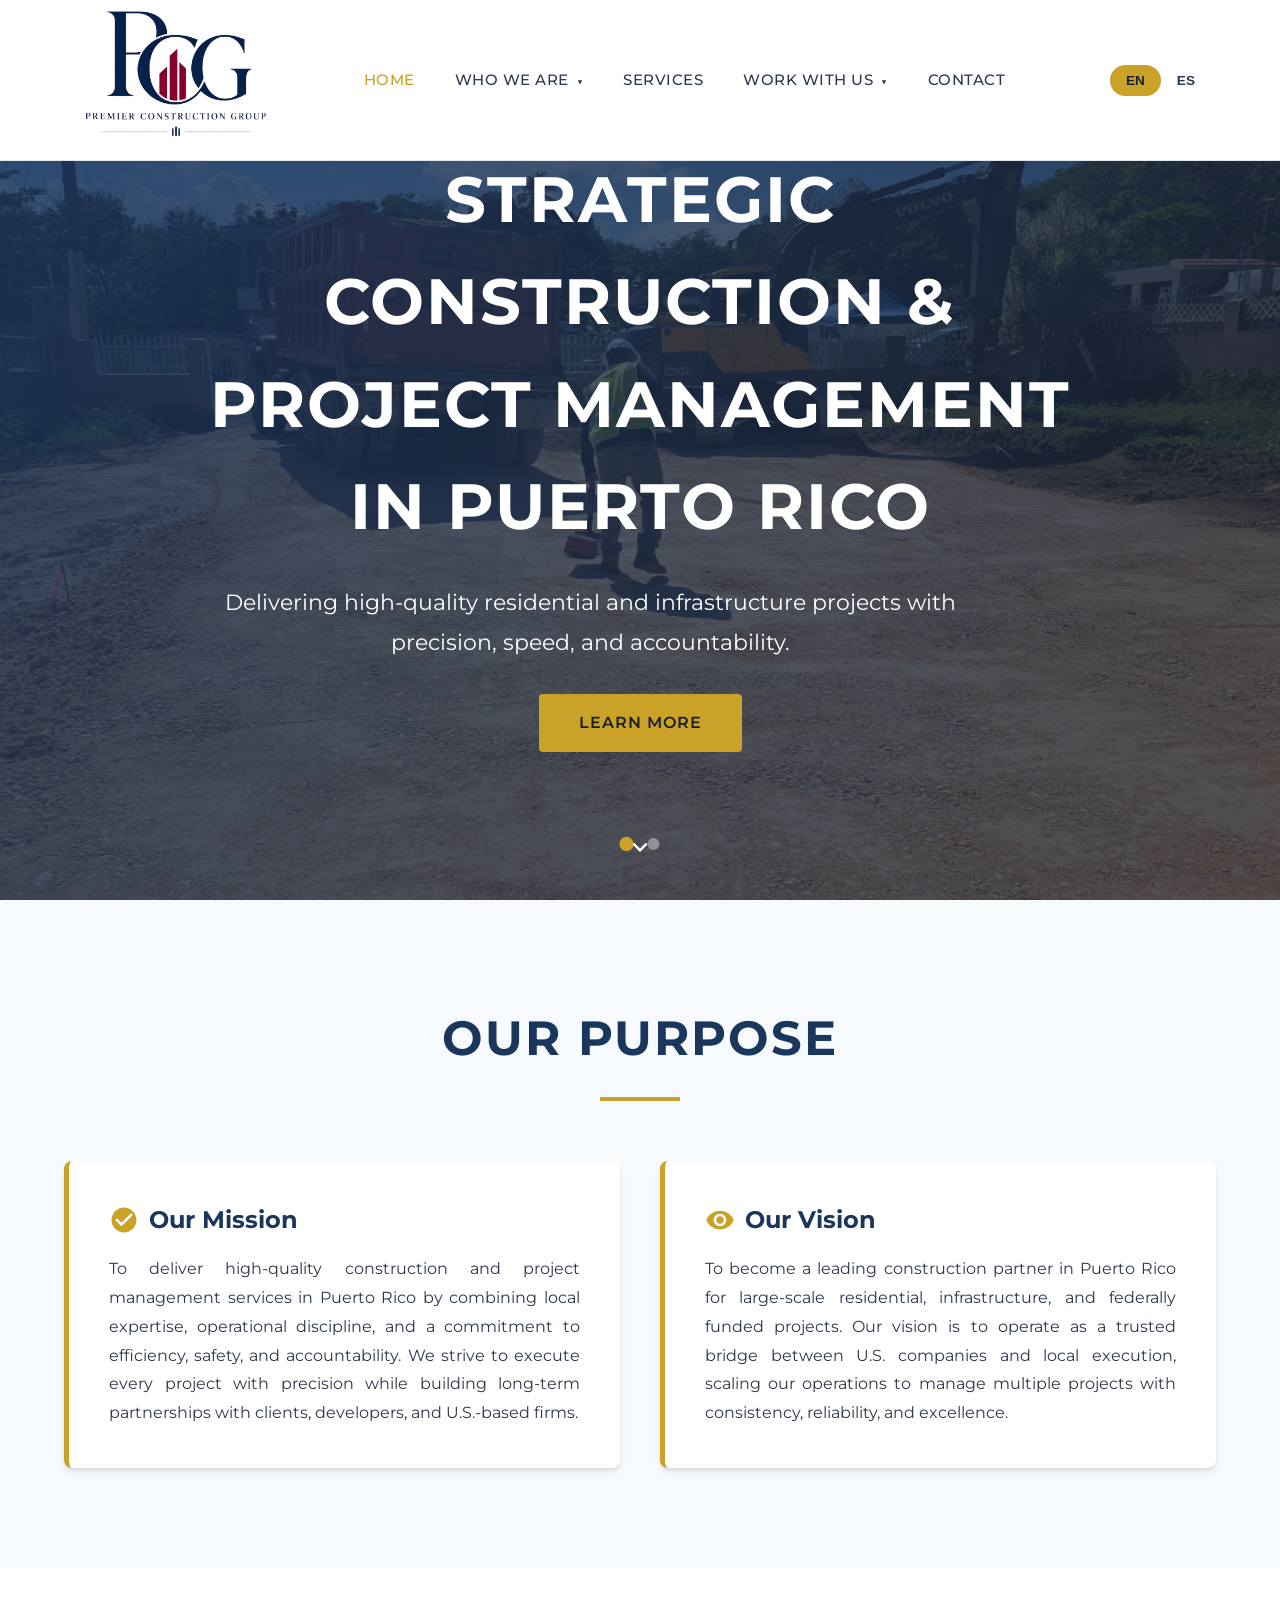
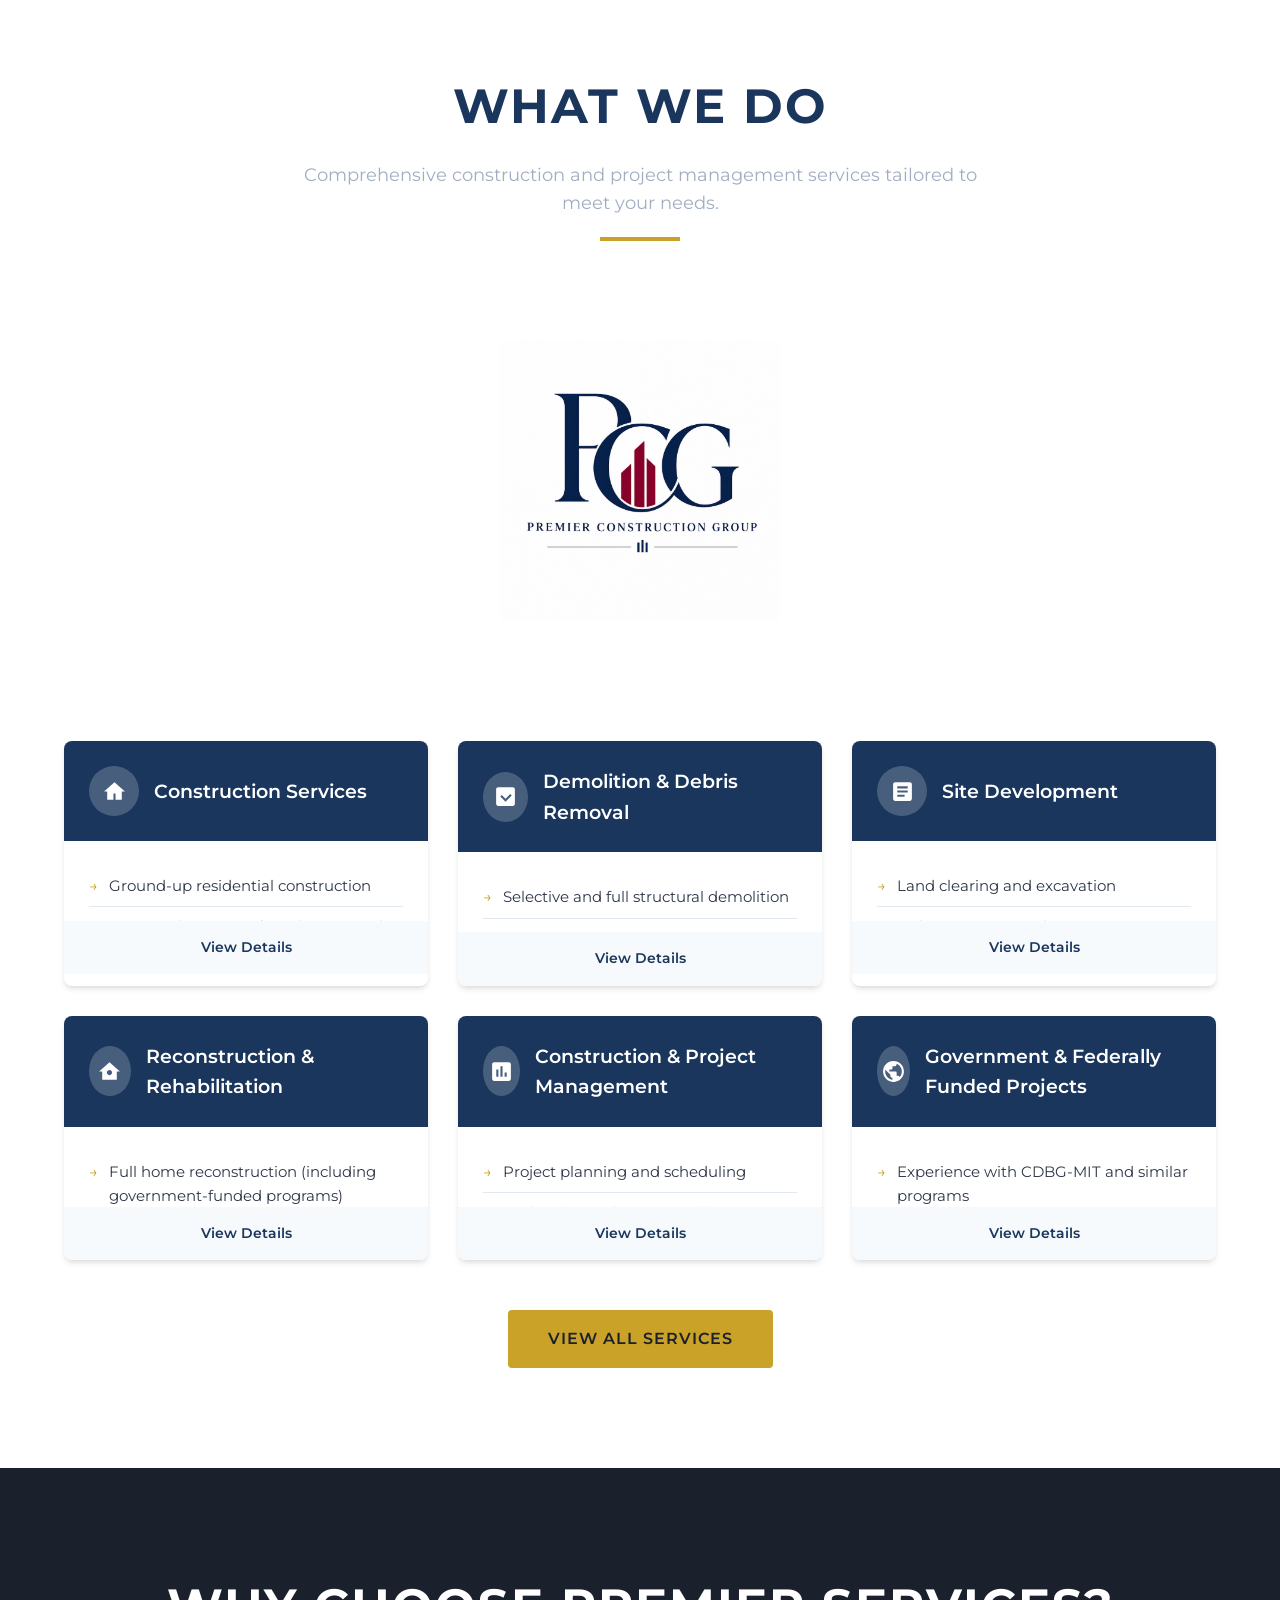
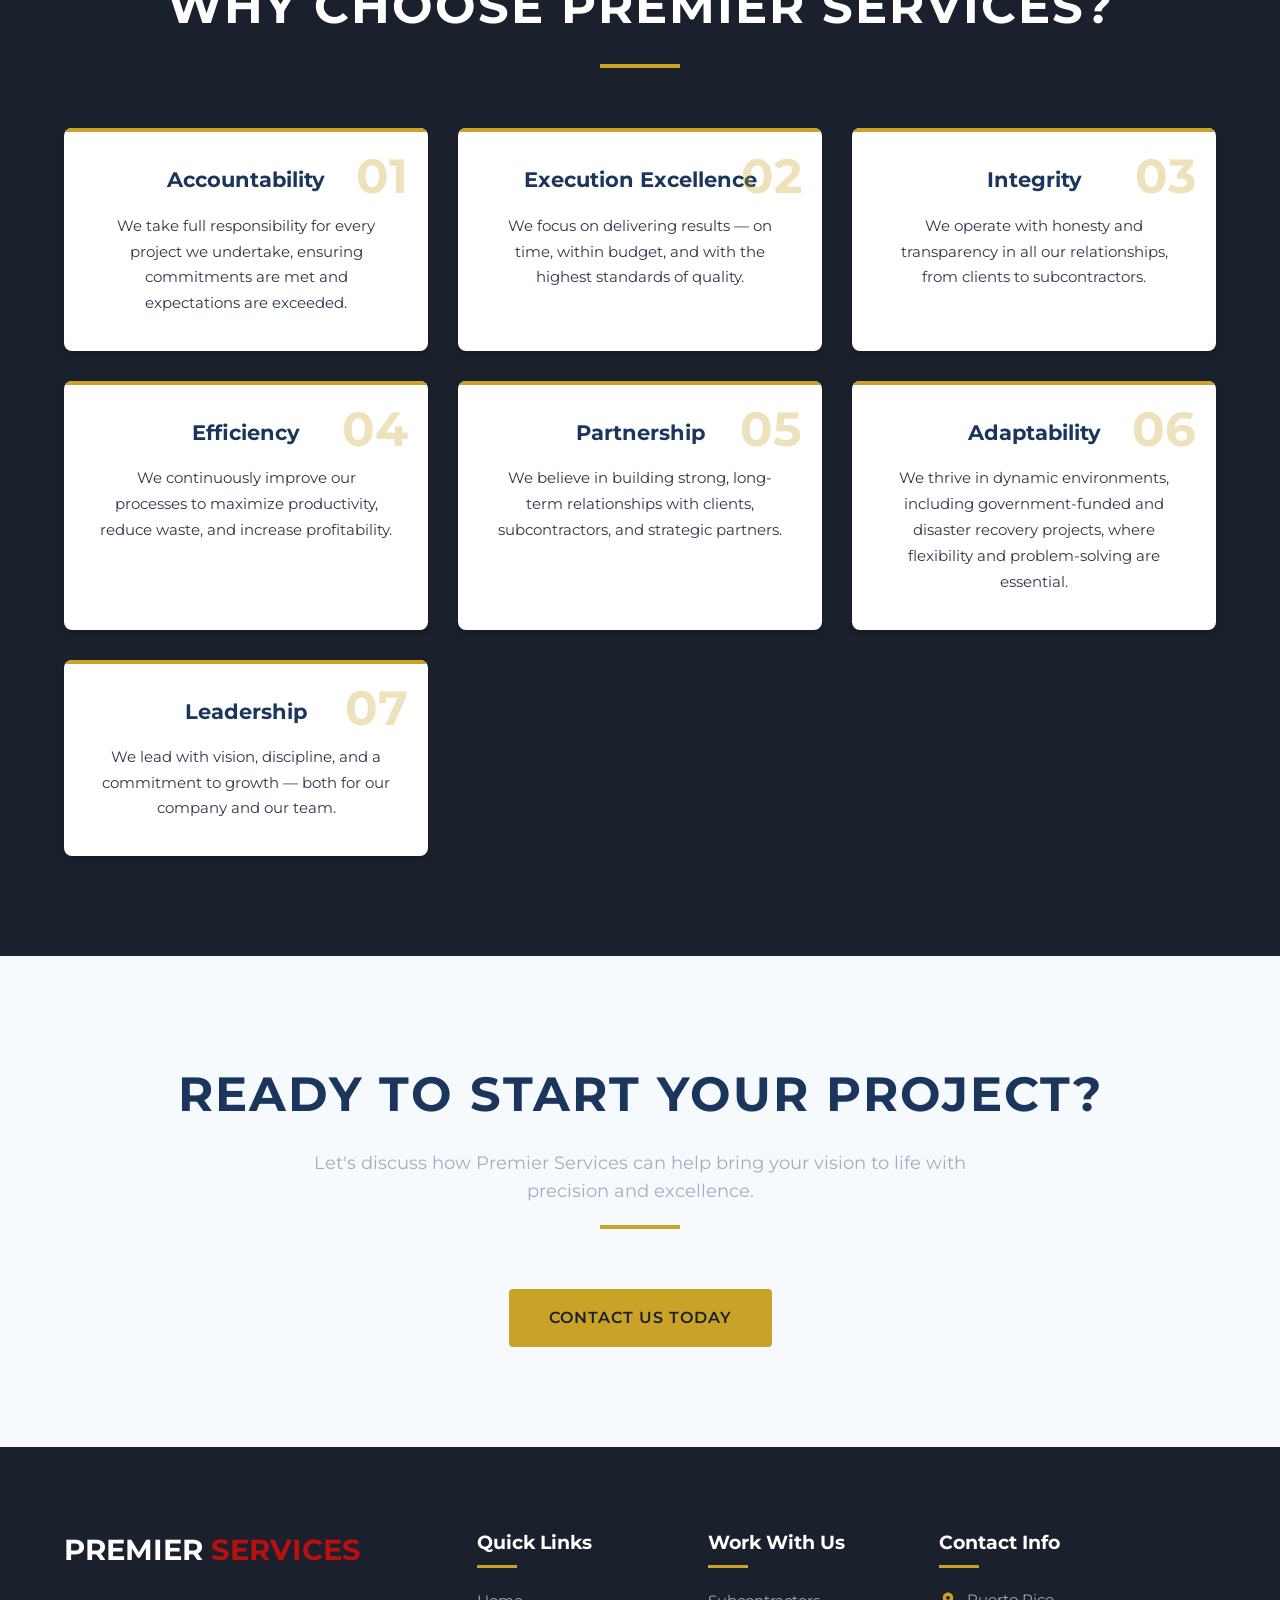
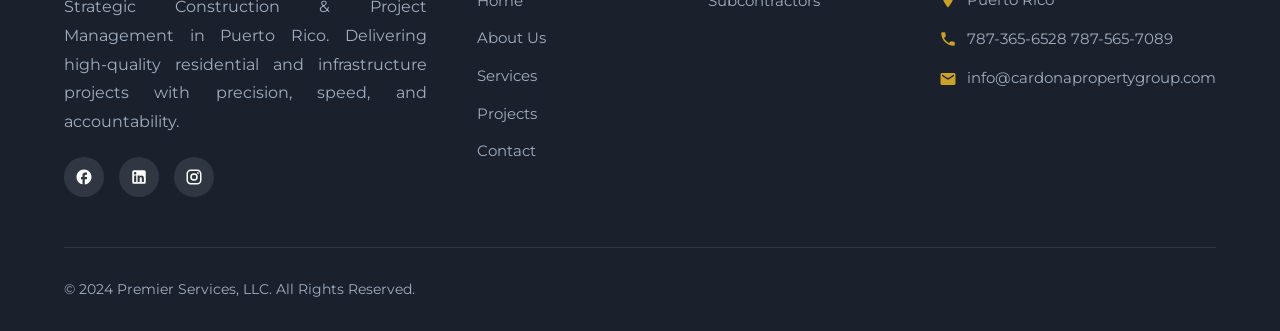
==== commit f4433a68: "updates3" ====
--- a/index.html
+++ b/index.html
@@ -17,7 +17,7 @@
   <nav class="navbar" id="navbar">
     <div class="nav-container">
       <a href="index.html" class="logo">
-        <img src="picsvg_download.svg" alt="Logo" class="logo-img">
+        <img src="lgonobg.svg" alt="Logo" class="logo-img">
       </a>
       
       <ul class="nav-menu" id="navMenu">
@@ -63,7 +63,7 @@
   <section class="hero">
     <div class="hero-slider">
       <div class="hero-slide active">
-        <img src="imgs/pic1.jpg" alt="Construction Project">
+        <img src="imgs/header1.jpeg" alt="Construction Project">
         <div class="hero-overlay"></div>
       </div>
       <div class="hero-slide">
--- a/styles.css
+++ b/styles.css
@@ -68,14 +68,14 @@
   left: 0;
   right: 0;
   z-index: 1000;
-  background: rgba(26, 54, 93, 0.95);
-  backdrop-filter: blur(10px);
+  background: var(--white);
   padding: 0 5%;
   transition: var(--transition);
+  border-bottom: 1px solid var(--border-color);
 }
 
 .navbar.scrolled {
-  background: var(--primary-color);
+  background: var(--white);
   box-shadow: var(--shadow-lg);
 }
 
@@ -94,12 +94,12 @@
 }
 
 .logo img {
-  height: 140px;
+  height: 220px;
   width: auto;
 }
 
 .logo-text {
-  color: var(--white);
+  color: var(--text-dark);
   font-size: 1.5rem;
   font-weight: 700;
   letter-spacing: 1px;
@@ -122,7 +122,7 @@
 .nav-link {
   display: block;
   padding: 28px 20px;
-  color: var(--white);
+  color: var(--text-dark);
   font-size: 0.95rem;
   font-weight: 500;
   text-transform: uppercase;
@@ -202,7 +202,7 @@
   padding: 8px 16px;
   border: none;
   background: transparent;
-  color: var(--white);
+  color: var(--text-dark);
   font-size: 0.85rem;
   font-weight: 600;
   cursor: pointer;
@@ -227,7 +227,7 @@
 .hamburger span {
   width: 25px;
   height: 3px;
-  background: var(--white);
+  background: var(--text-dark);
   transition: var(--transition);
 }
 
@@ -1082,7 +1082,7 @@
 }
 
 .footer-about h3 span {
-  color: var(--secondary-color);
+  color: #B81010;
 }
 
 .footer-about p {
@@ -1295,6 +1295,11 @@
     height: 70px;
   }
 
+  .logo img {
+    height: 60px;
+    width: auto;
+  }
+
   .logo-text {
     font-size: 1.2rem;
   }
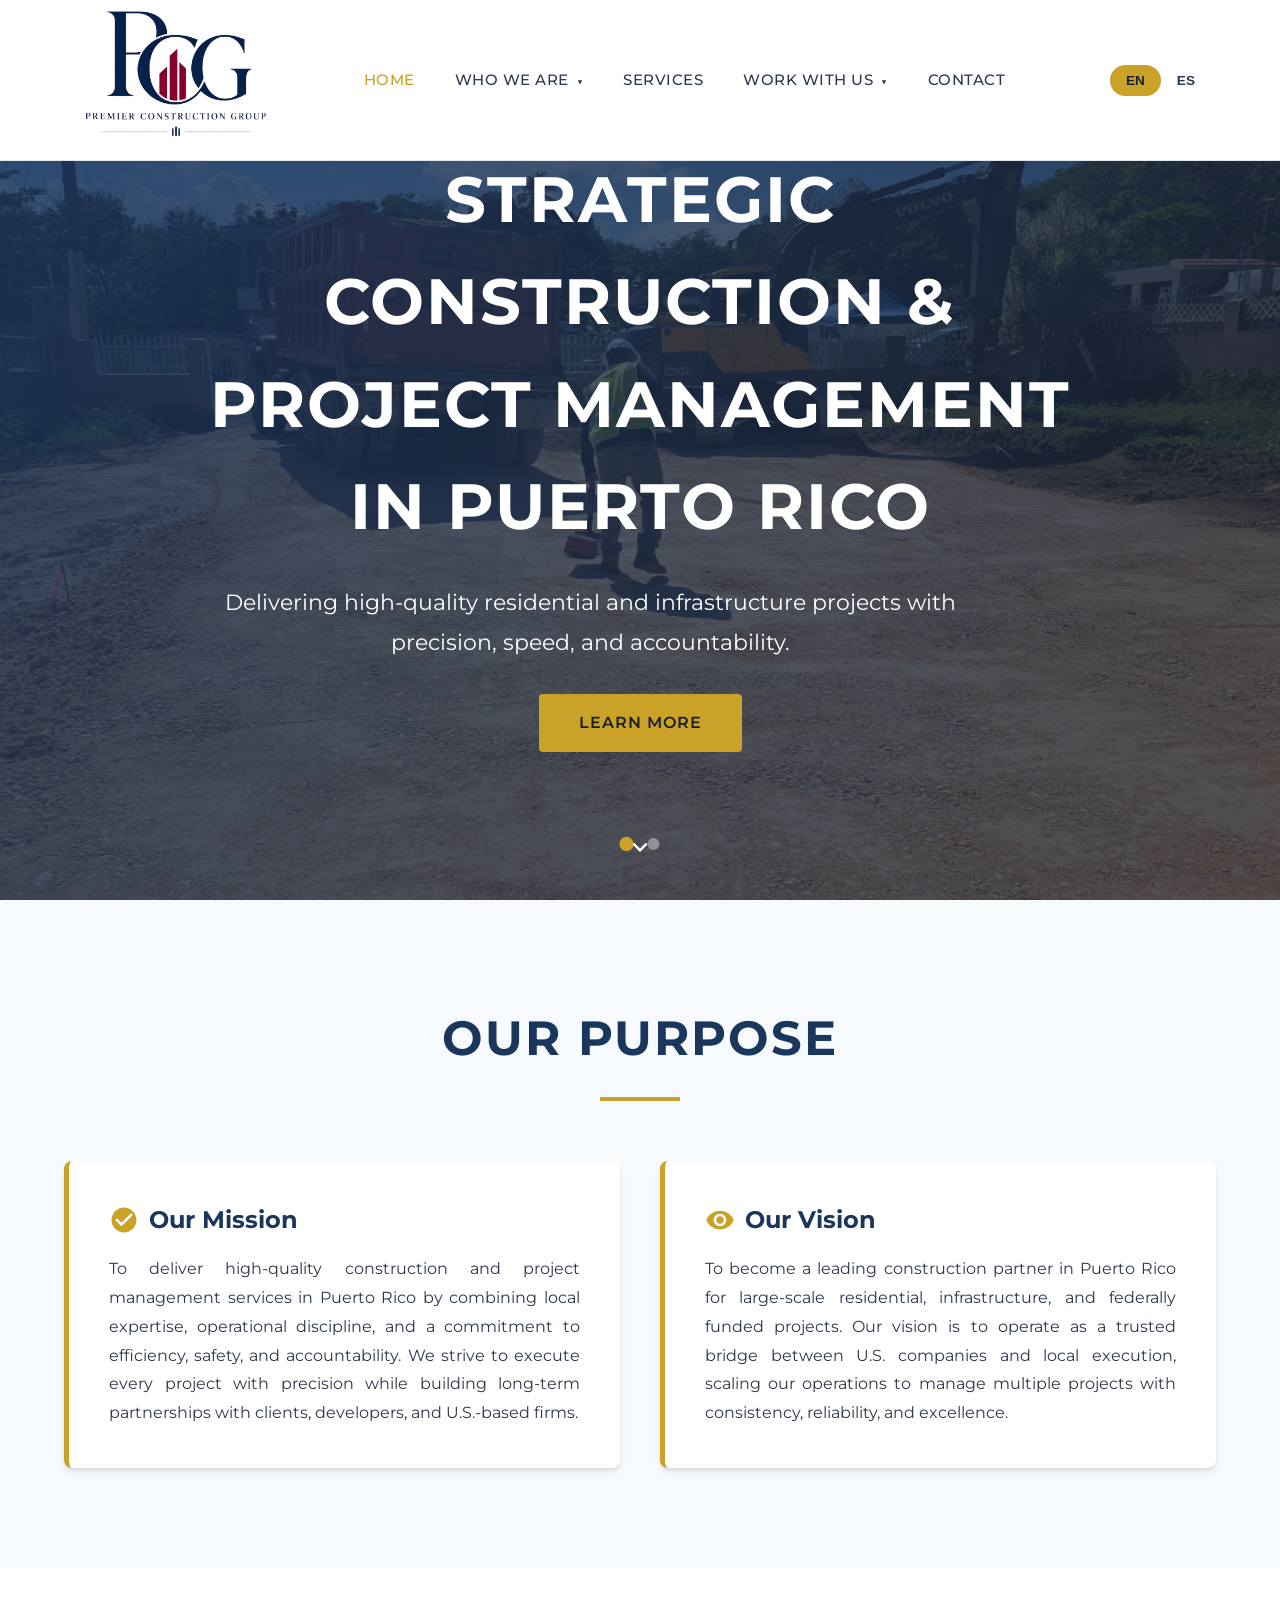
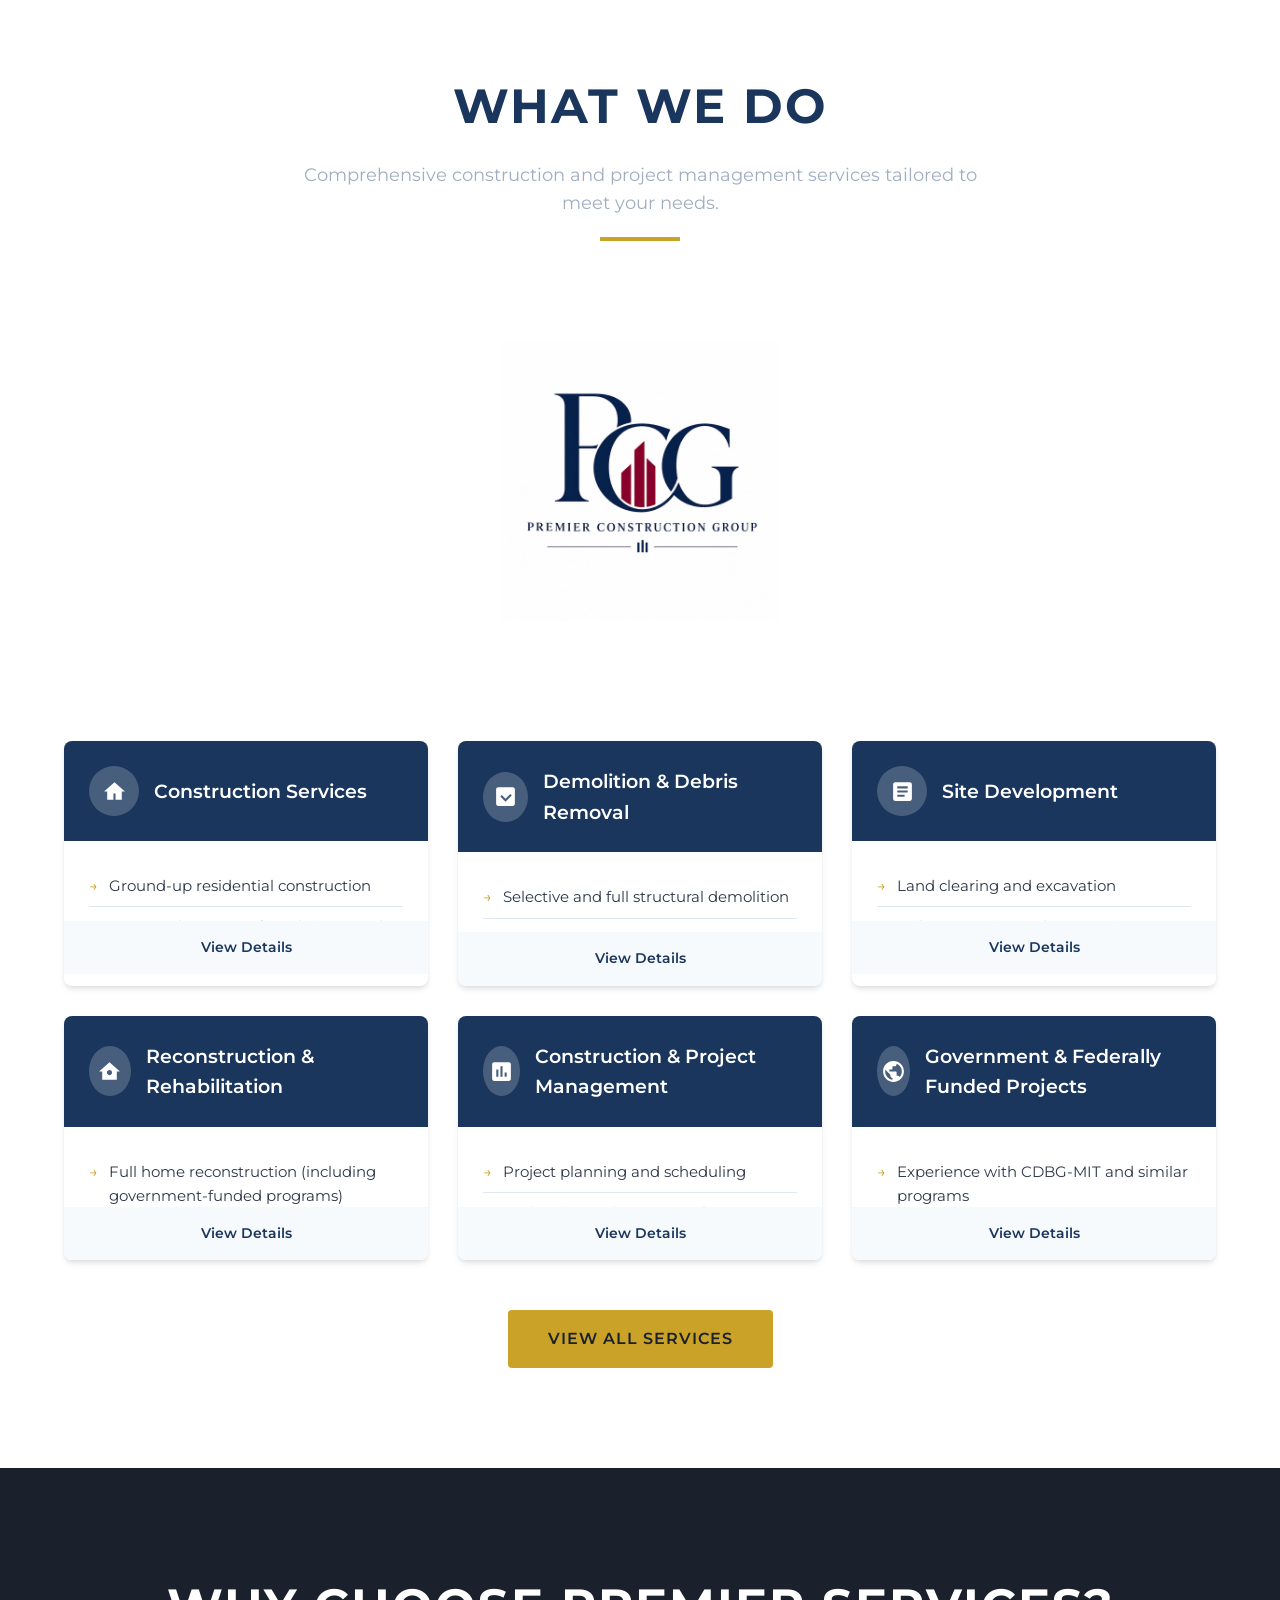
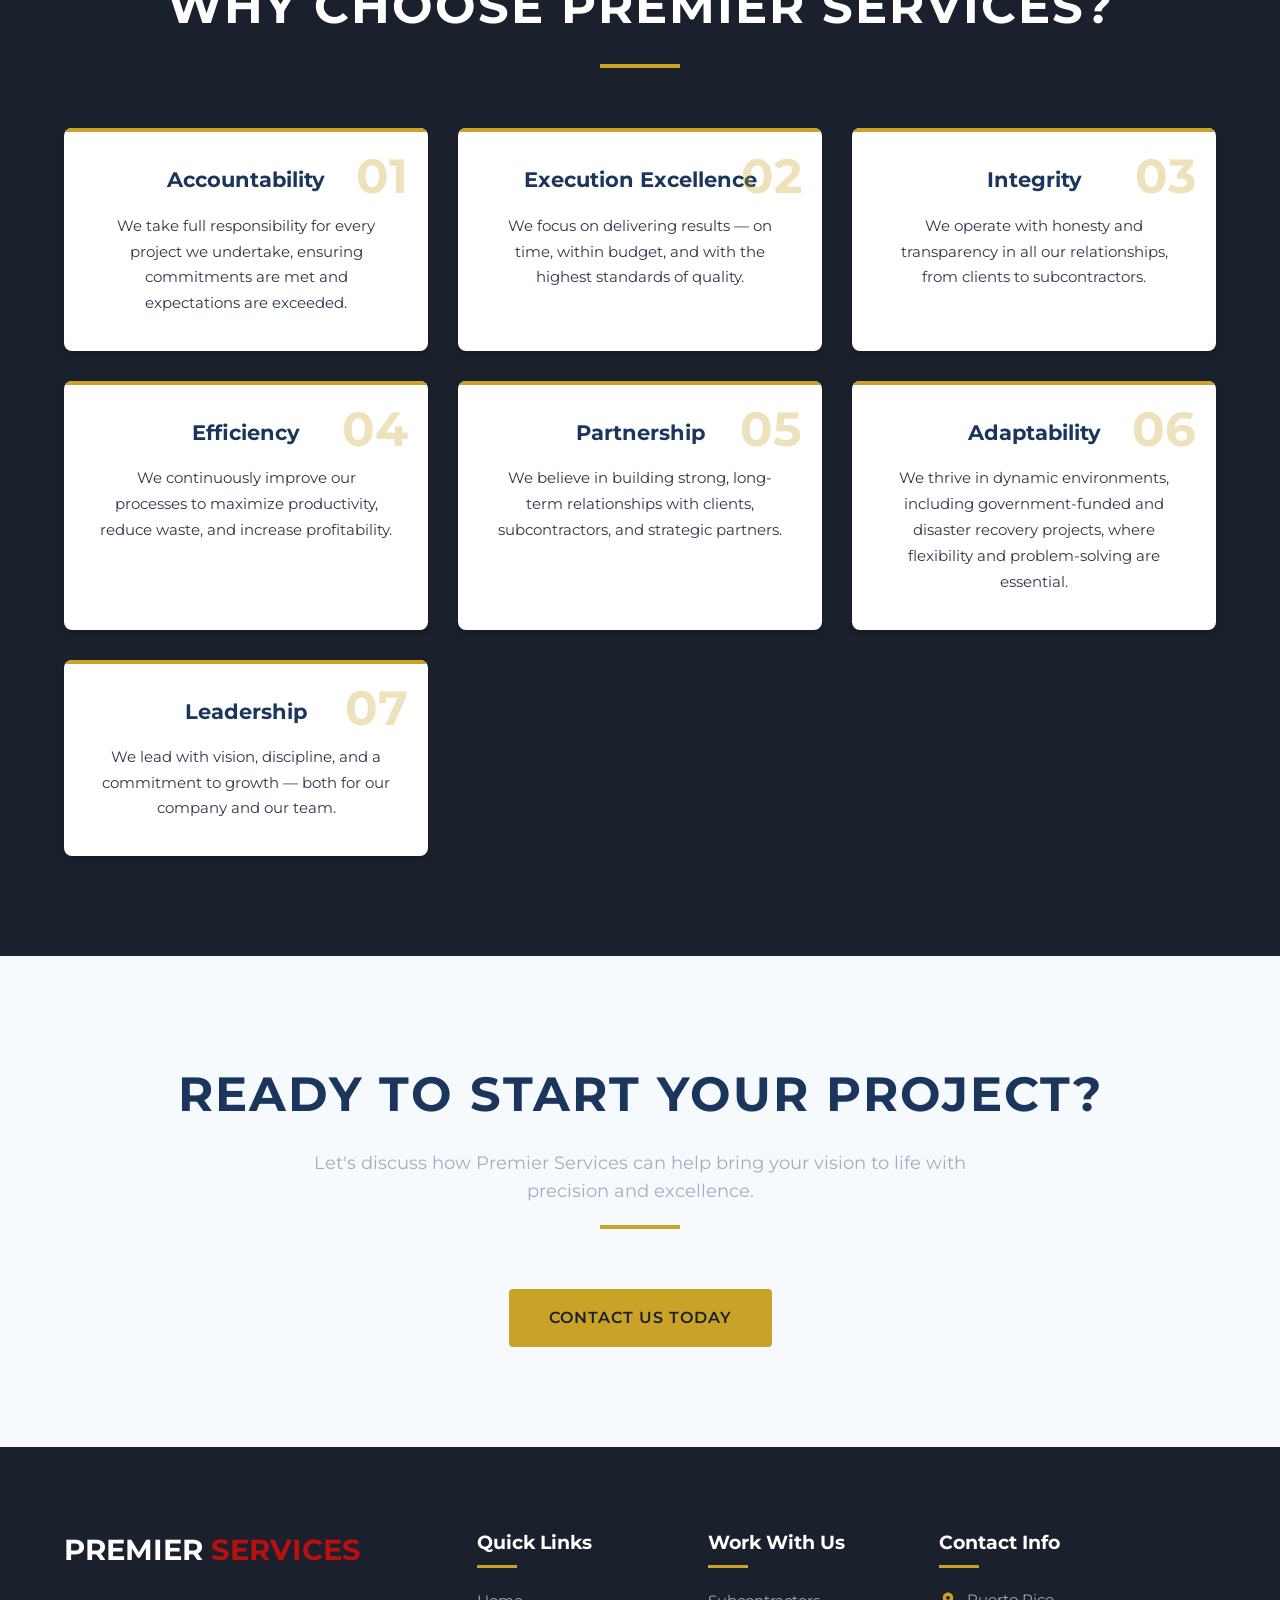
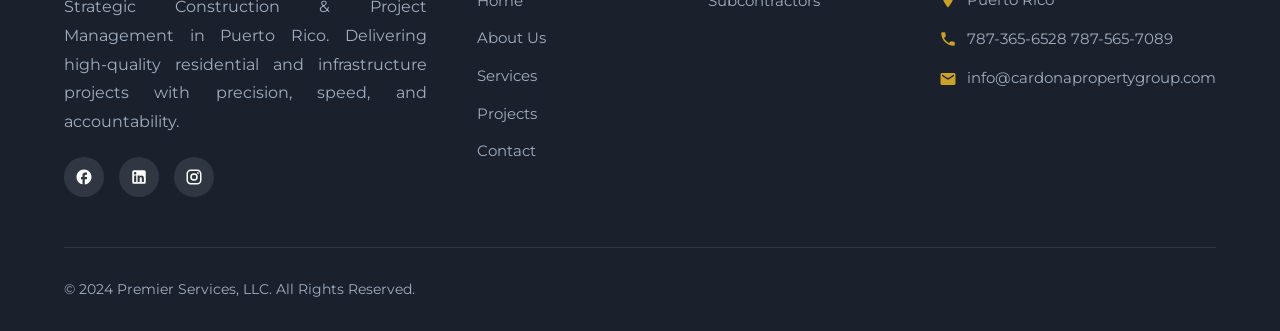
==== commit 164fd001: "t" ====
--- a/index.html
+++ b/index.html
@@ -5,6 +5,7 @@
   <meta name="viewport" content="width=device-width, initial-scale=1.0">
   <title>Premier Services, LLC | Construction & Project Management in Puerto Rico</title>
   <meta name="description" content="Premier Services, LLC - Strategic Construction & Project Management in Puerto Rico. Delivering high-quality residential and infrastructure projects with precision, speed, and accountability.">
+  <meta name="google-site-verification" content="0P9vt8BvN9106fGLb3oUlvXr18IMX6AVUsGuCBcf8CA" />
   <link rel="stylesheet" href="styles.css">
   <link href="https://fonts.googleapis.com/css2?family=Montserrat:wght@400;500;600;700;800&display=swap" rel="stylesheet">
   <style>
@@ -132,7 +133,7 @@
       </div>
 
       <div class="pcg-logo-bg">
-        <img src="PCG_logo_vector.svg" alt="PCG Logo Background" class="pcg-bg-logo">
+        <img src="imgs/PCG_logo_hires.jpg" alt="PCG Logo Background" class="pcg-bg-logo">
       </div>
 
       <div class="services-grid">
@@ -397,7 +398,30 @@
 
     // Mobile menu toggle
     document.getElementById('hamburger').addEventListener('click', () => {
-      document.getElementById('navMenu').classList.toggle('active');
+      const navMenu = document.getElementById('navMenu');
+      navMenu.classList.toggle('active');
+
+      if (!navMenu.classList.contains('active')) {
+        document.querySelectorAll('.dropdown.open').forEach(dropdown => dropdown.classList.remove('open'));
+      }
+    });
+
+    document.querySelectorAll('.dropdown-toggle').forEach(toggle => {
+      toggle.addEventListener('click', event => {
+        if (window.innerWidth <= 992) {
+          event.preventDefault();
+          const dropdown = toggle.closest('.dropdown');
+          const isOpen = dropdown.classList.toggle('open');
+
+          if (isOpen) {
+            document.querySelectorAll('.dropdown.open').forEach(otherDropdown => {
+              if (otherDropdown !== dropdown) {
+                otherDropdown.classList.remove('open');
+              }
+            });
+          }
+        }
+      });
     });
 
     // Hero Slider
--- a/styles.css
+++ b/styles.css
@@ -96,6 +96,10 @@
 .logo img {
   height: 220px;
   width: auto;
+  transform: translateZ(0);
+  -webkit-transform: translateZ(0);
+  backface-visibility: hidden;
+  -webkit-backface-visibility: hidden;
 }
 
 .logo-text {
@@ -512,6 +516,8 @@
   height: auto;
   opacity: 1;
   transition: all 0.4s ease;
+  transform: translateZ(0);
+  -webkit-transform: translateZ(0);
 }
 
 .pcg-logo-bg:hover .pcg-bg-logo {
@@ -1201,7 +1207,9 @@
   }
 
   .nav-menu.active {
-    max-height: 500px;
+    max-height: calc(100vh - 80px);
+    overflow-y: auto;
+    -webkit-overflow-scrolling: touch;
   }
 
   .nav-item {
@@ -1211,25 +1219,52 @@
   .nav-link {
     padding: 15px 20px;
     border-bottom: 1px solid rgba(255, 255, 255, 0.1);
+    color: var(--white);
+  }
+
+  .nav-link:hover,
+  .nav-link.active {
+    color: var(--secondary-color);
+  }
+
+  .dropdown-toggle::after {
+    color: var(--white);
   }
 
   .dropdown-menu {
     position: static;
+    opacity: 0;
+    visibility: hidden;
+    transform: none;
+    box-shadow: none;
+    background: var(--white);
+    display: none;
+    width: calc(100% - 20px);
+    margin: 0 0 10px 20px;
+    border-left: 4px solid var(--secondary-color);
+    border-top: none;
+    border-radius: 0 10px 10px 0;
+  }
+
+  .dropdown.open .dropdown-menu {
+    display: block;
     opacity: 1;
     visibility: visible;
-    transform: none;
-    box-shadow: none;
-    background: rgba(0, 0, 0, 0.2);
-    display: none;
-  }
-
-  .dropdown:hover .dropdown-menu {
-    display: block;
   }
 
   .dropdown-menu a {
-    color: var(--white);
-    border-color: rgba(255, 255, 255, 0.1);
+    color: var(--text-dark);
+    border-color: var(--border-color);
+  }
+
+  .dropdown-menu a.active {
+    color: var(--primary-color);
+  }
+
+  .dropdown-menu a:hover {
+    background: var(--light-bg);
+    color: var(--primary-color);
+    padding-left: 25px;
   }
 
   .hamburger {
@@ -1295,8 +1330,16 @@
     height: 70px;
   }
 
+  .nav-menu {
+    top: 70px;
+  }
+
+  .nav-menu.active {
+    max-height: calc(100vh - 70px);
+  }
+
   .logo img {
-    height: 60px;
+    height: 5rem;
     width: auto;
   }
 
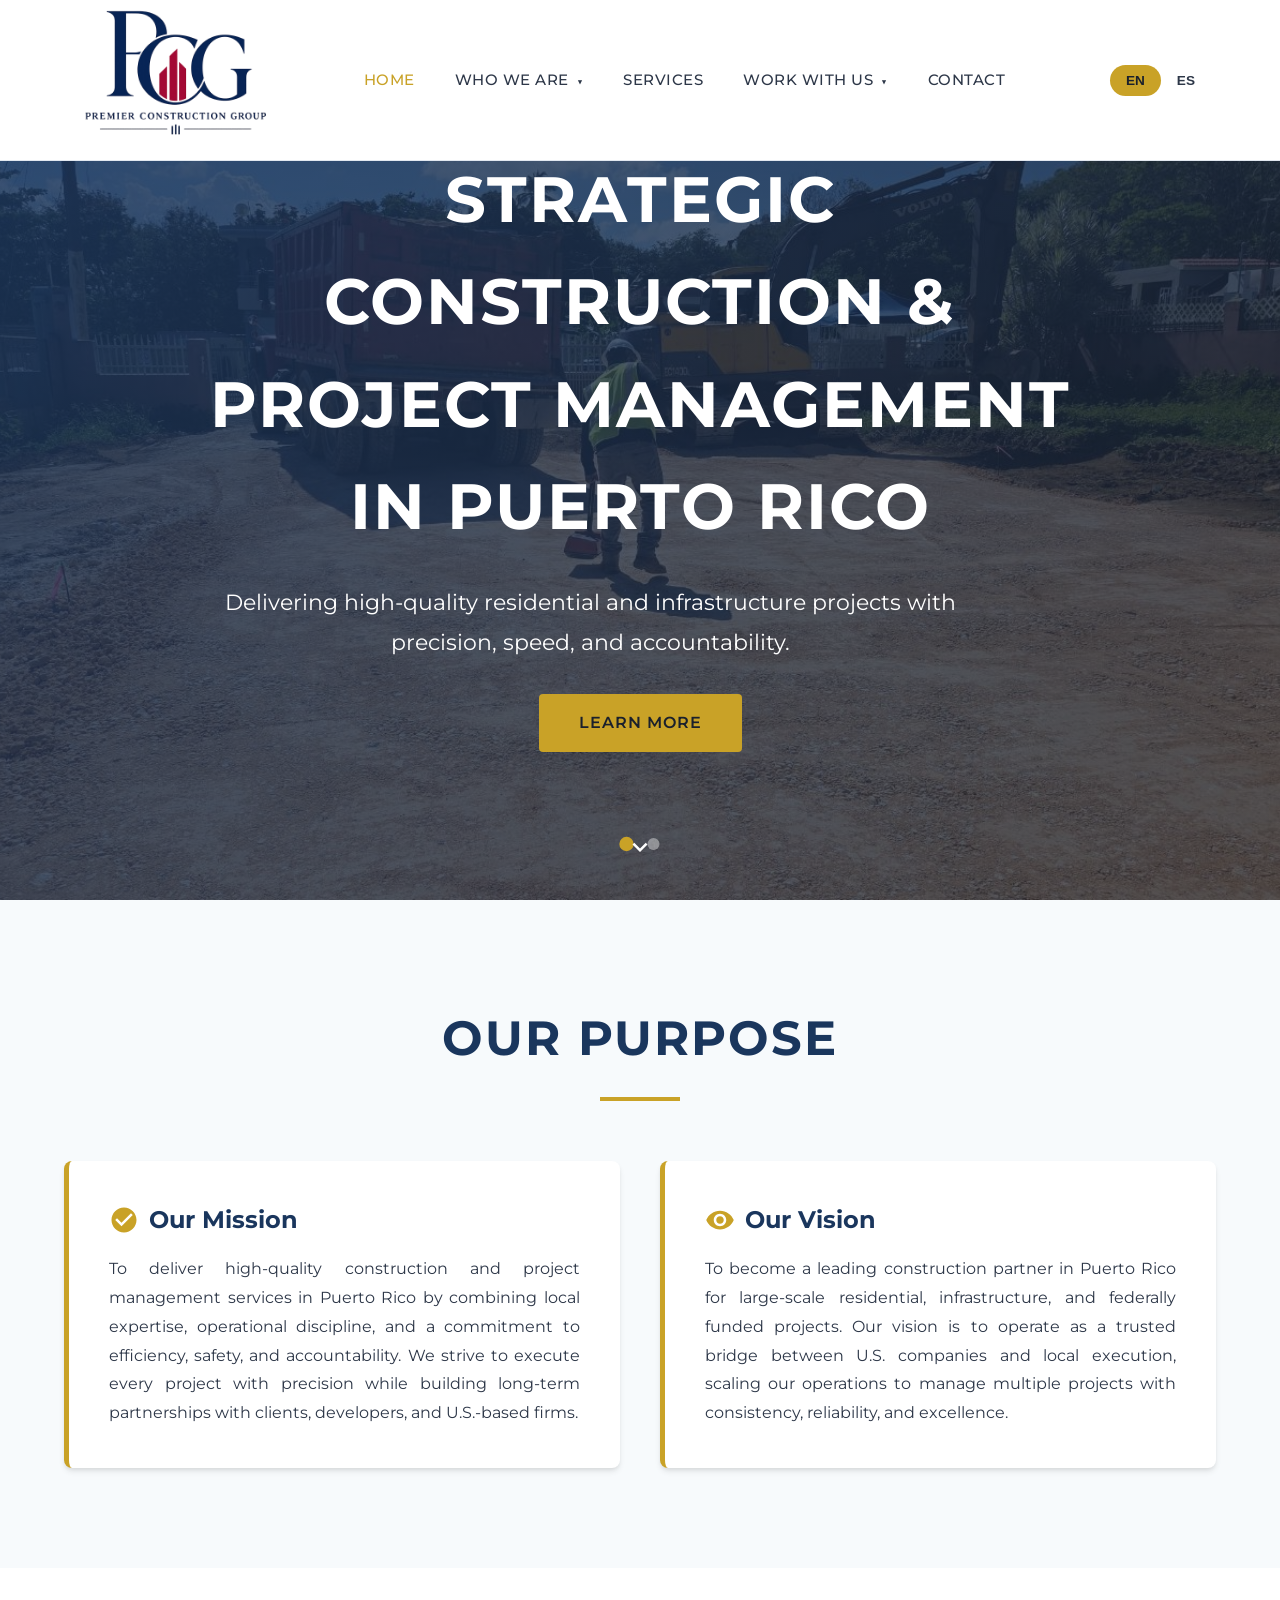
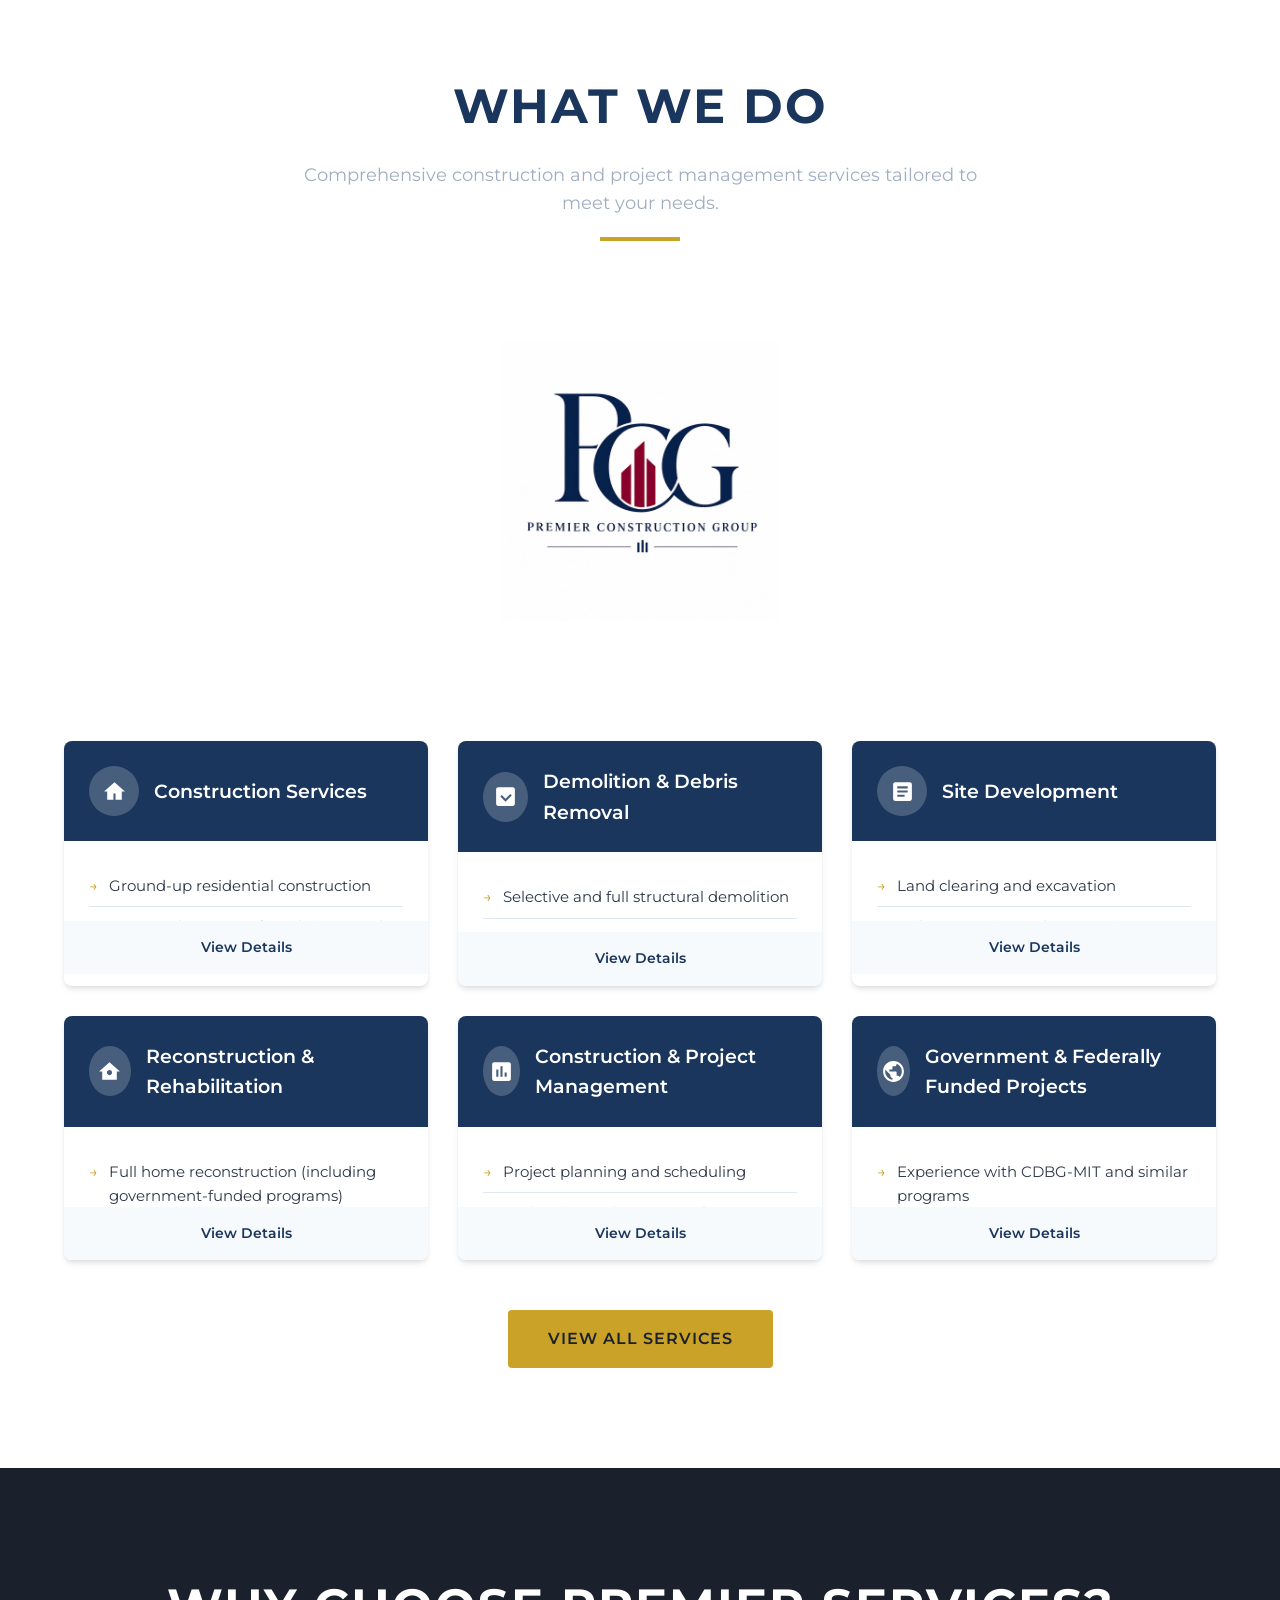
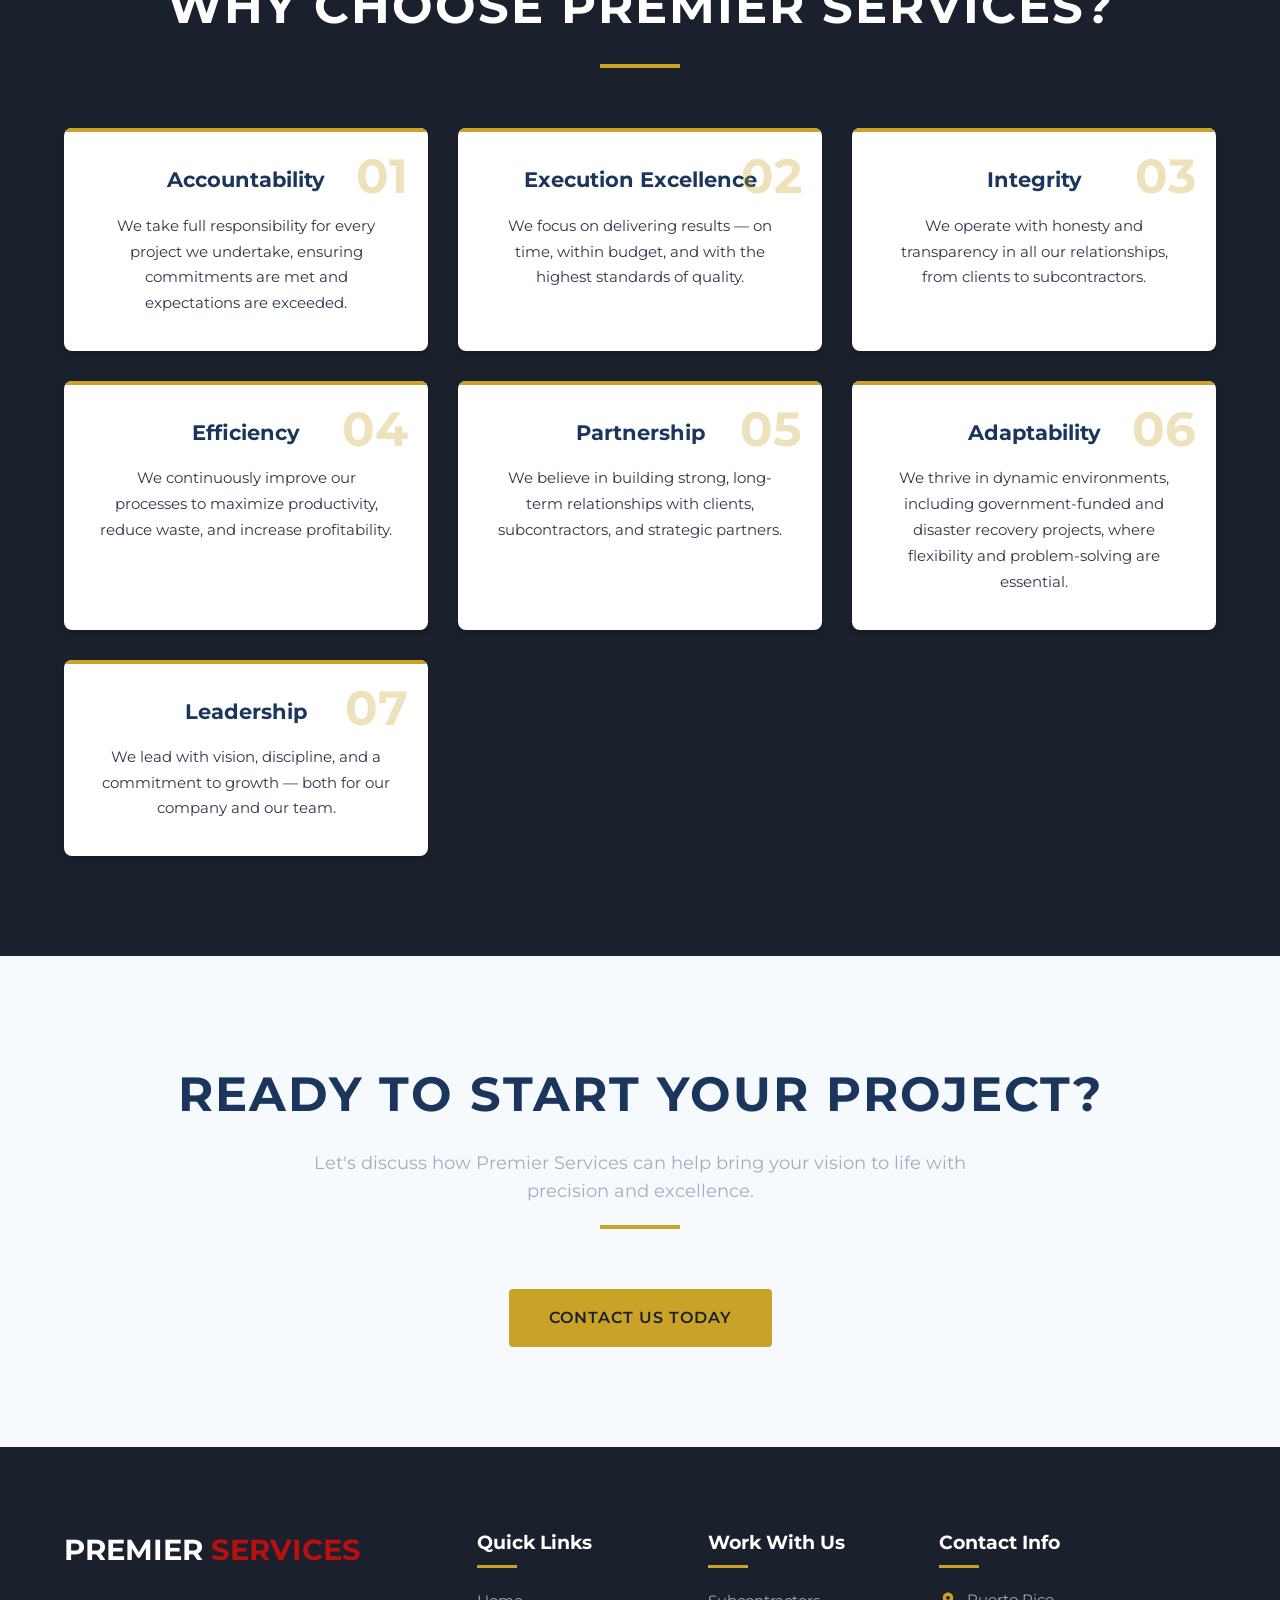
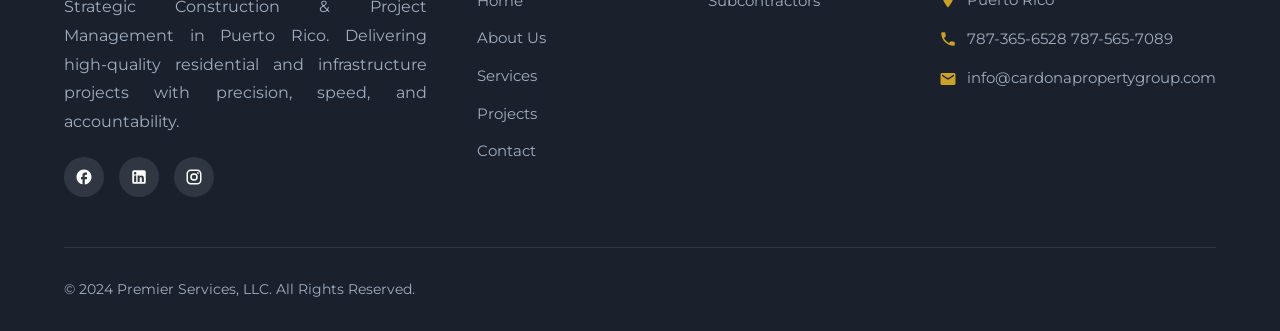
==== commit d2dc5927: "testtt" ====
--- a/index.html
+++ b/index.html
@@ -18,7 +18,7 @@
   <nav class="navbar" id="navbar">
     <div class="nav-container">
       <a href="index.html" class="logo">
-        <img src="lgonobg.svg" alt="Logo" class="logo-img">
+        <img src="logoNEW.svg" alt="Logo" class="logo-img">
       </a>
       
       <ul class="nav-menu" id="navMenu">
--- a/styles.css
+++ b/styles.css
@@ -100,6 +100,10 @@
   -webkit-transform: translateZ(0);
   backface-visibility: hidden;
   -webkit-backface-visibility: hidden;
+  image-rendering: -webkit-optimize-contrast;
+  -webkit-filter: brightness(1);
+  filter: brightness(1);
+  will-change: transform;
 }
 
 .logo-text {
@@ -1341,6 +1345,9 @@
   .logo img {
     height: 5rem;
     width: auto;
+    image-rendering: -webkit-optimize-contrast;
+    -webkit-filter: brightness(1);
+    filter: brightness(1);
   }
 
   .logo-text {
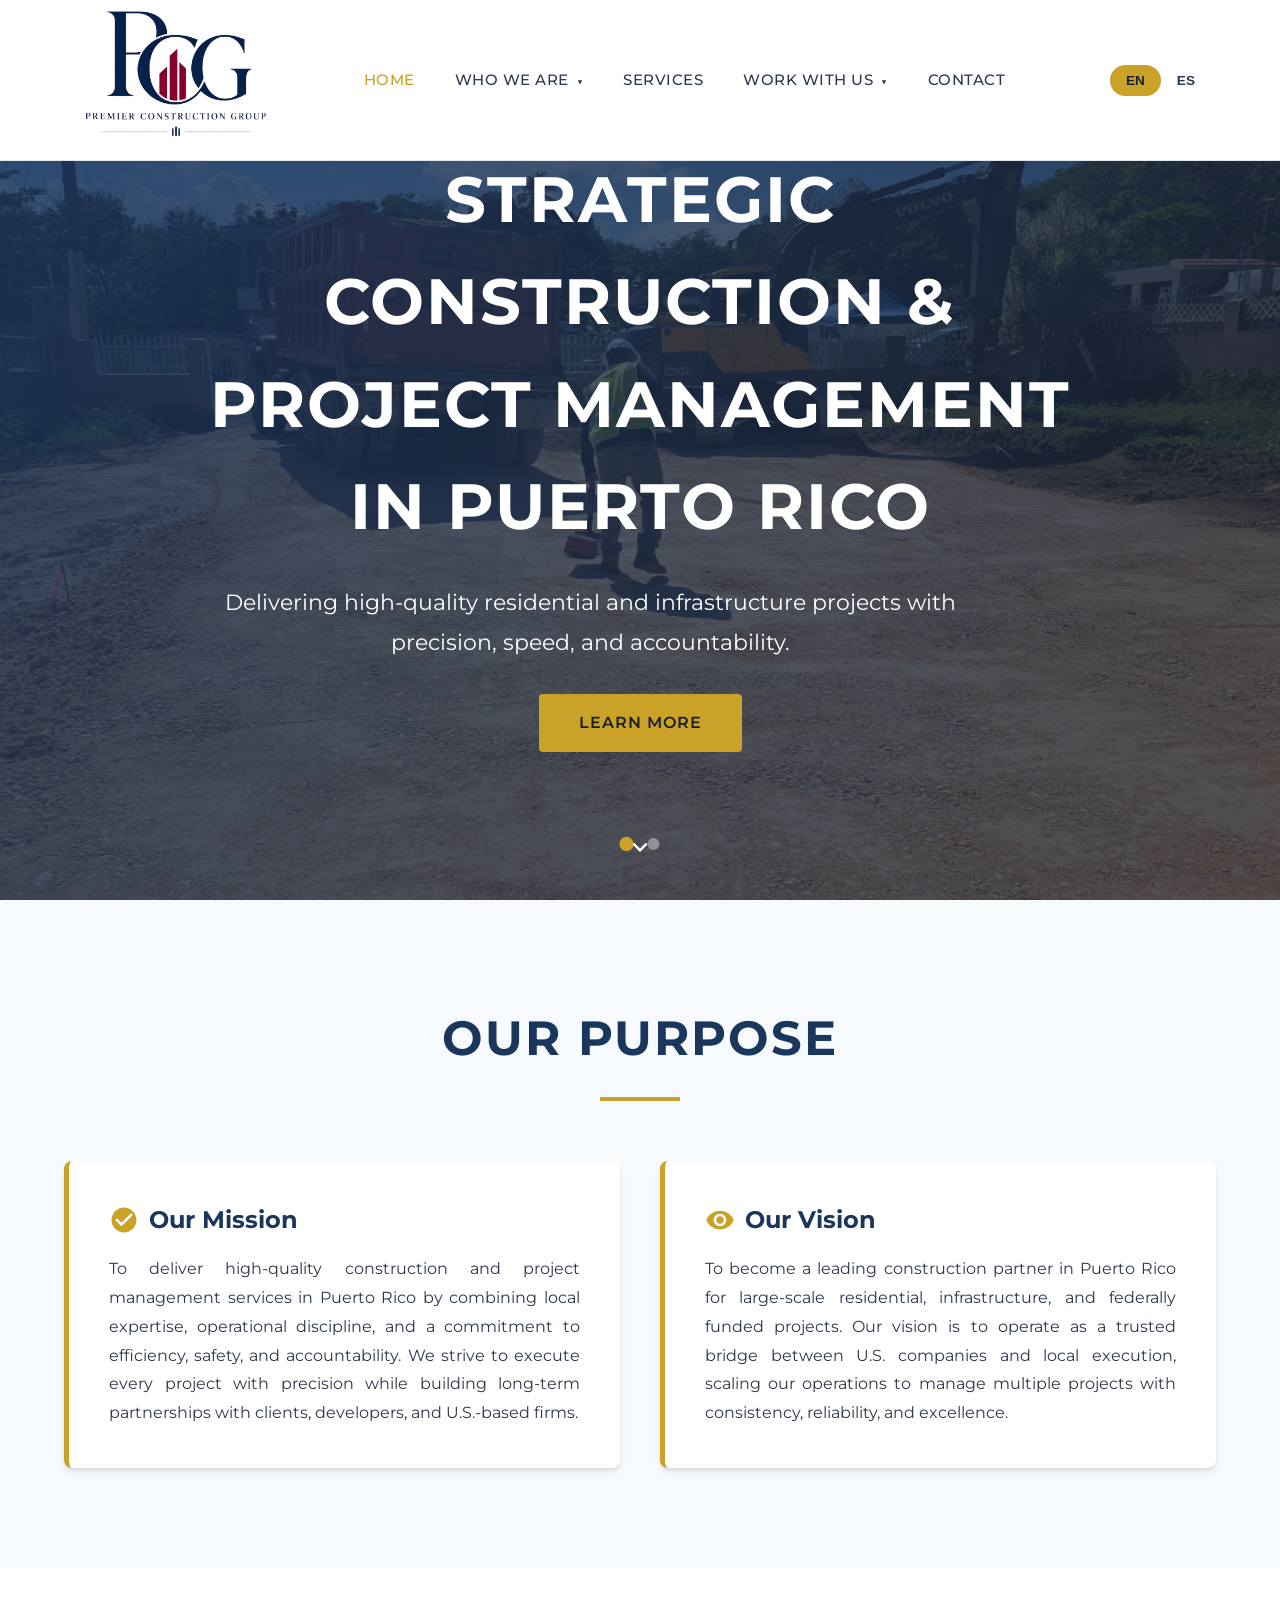
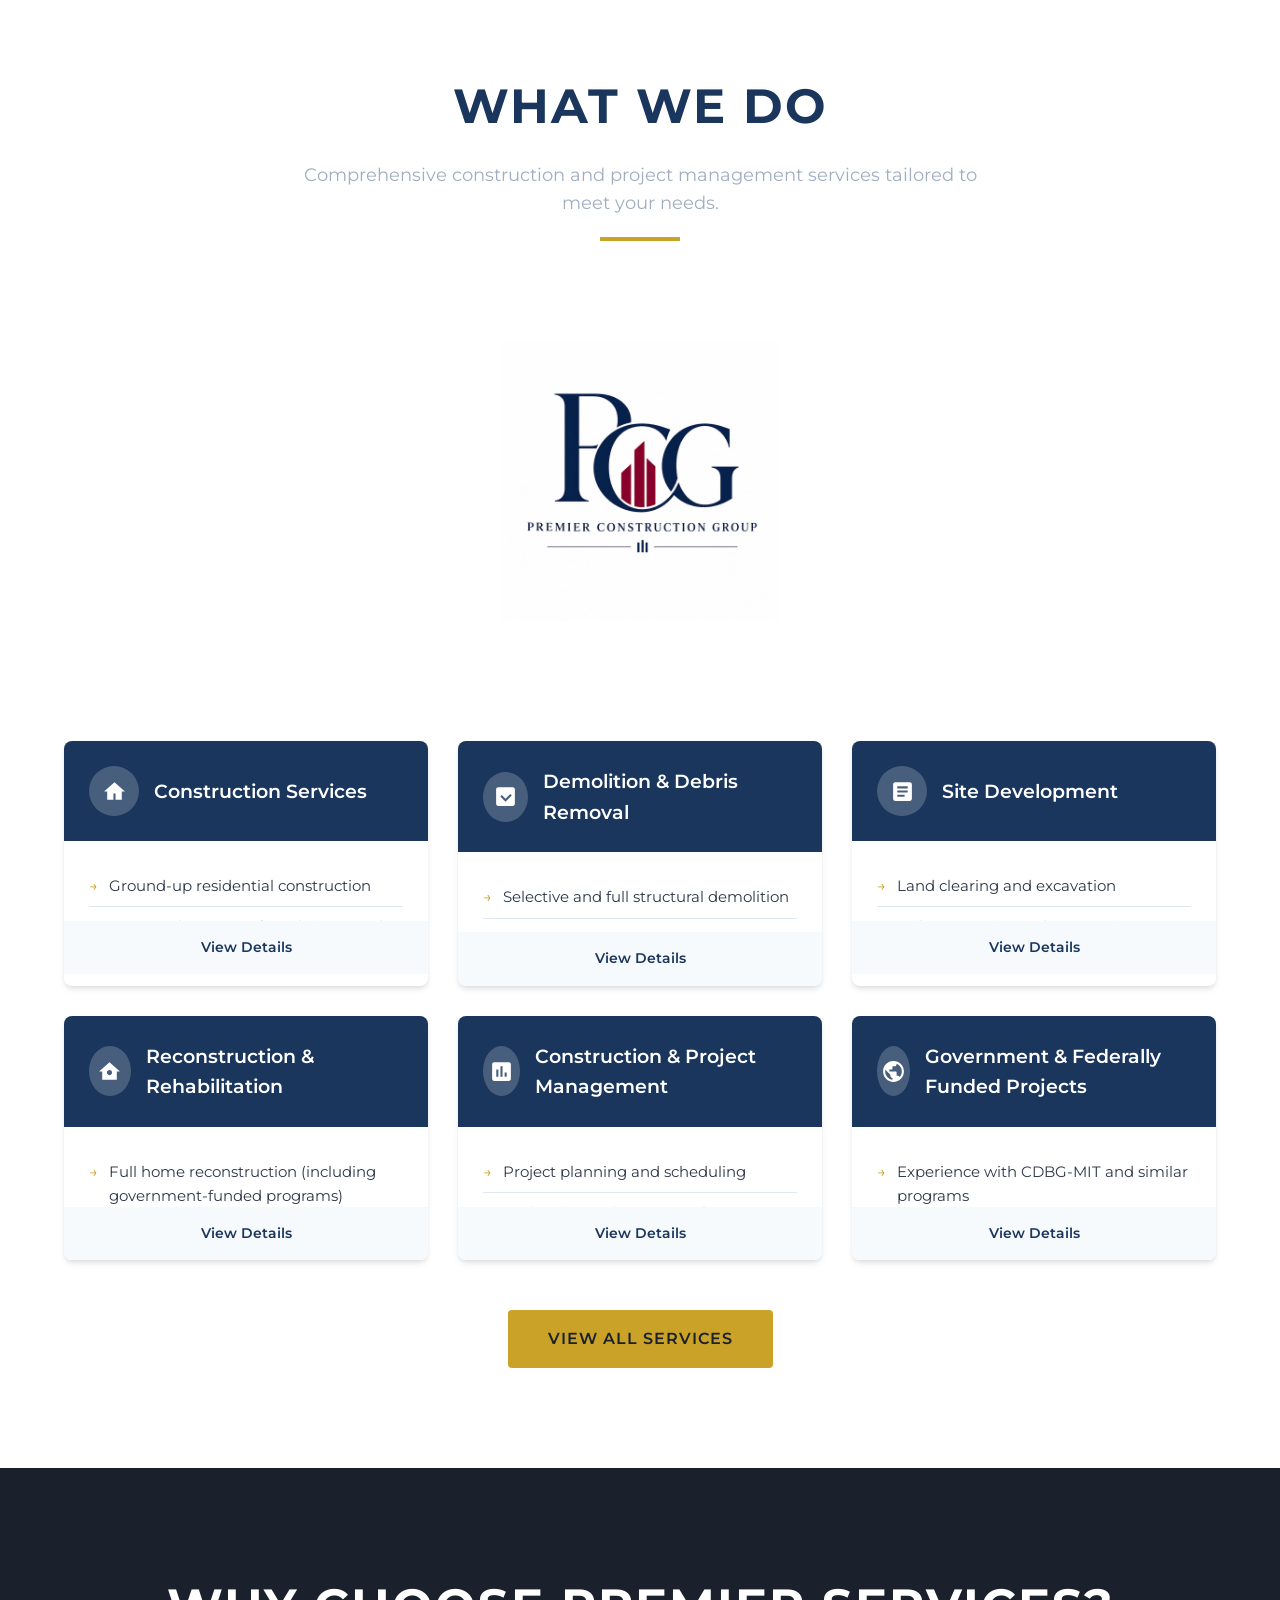
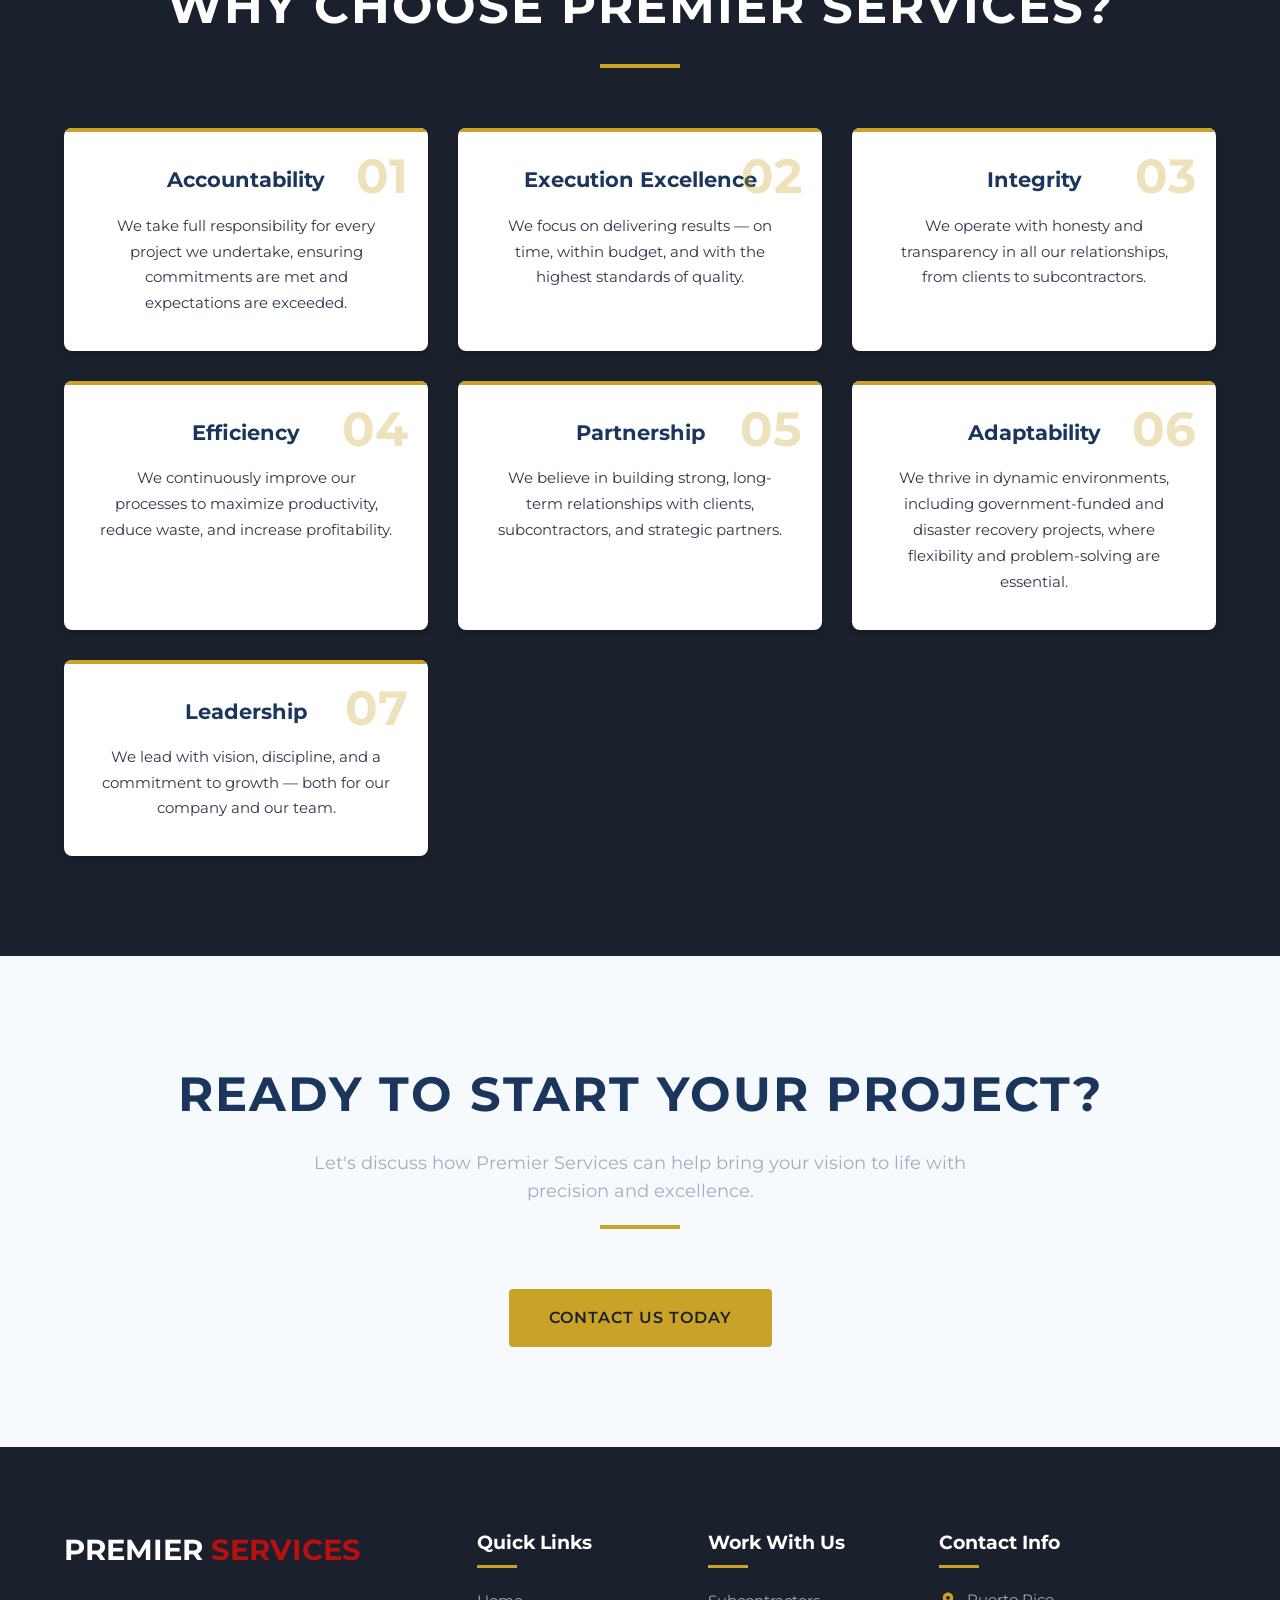
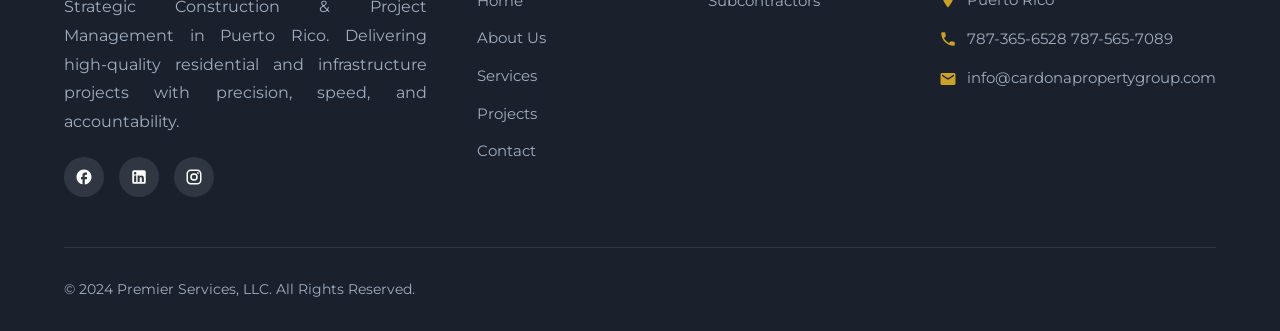
==== commit b6f11264: "test" ====
--- a/index.html
+++ b/index.html
@@ -18,7 +18,10 @@
   <nav class="navbar" id="navbar">
     <div class="nav-container">
       <a href="index.html" class="logo">
-        <img src="logoNEW.svg" alt="Logo" class="logo-img">
+        <picture>
+          <source media="(max-width: 768px)" srcset="logoNEW.svg">
+          <img src="lgonobg.svg" alt="Logo" class="logo-img">
+        </picture>
       </a>
       
       <ul class="nav-menu" id="navMenu">
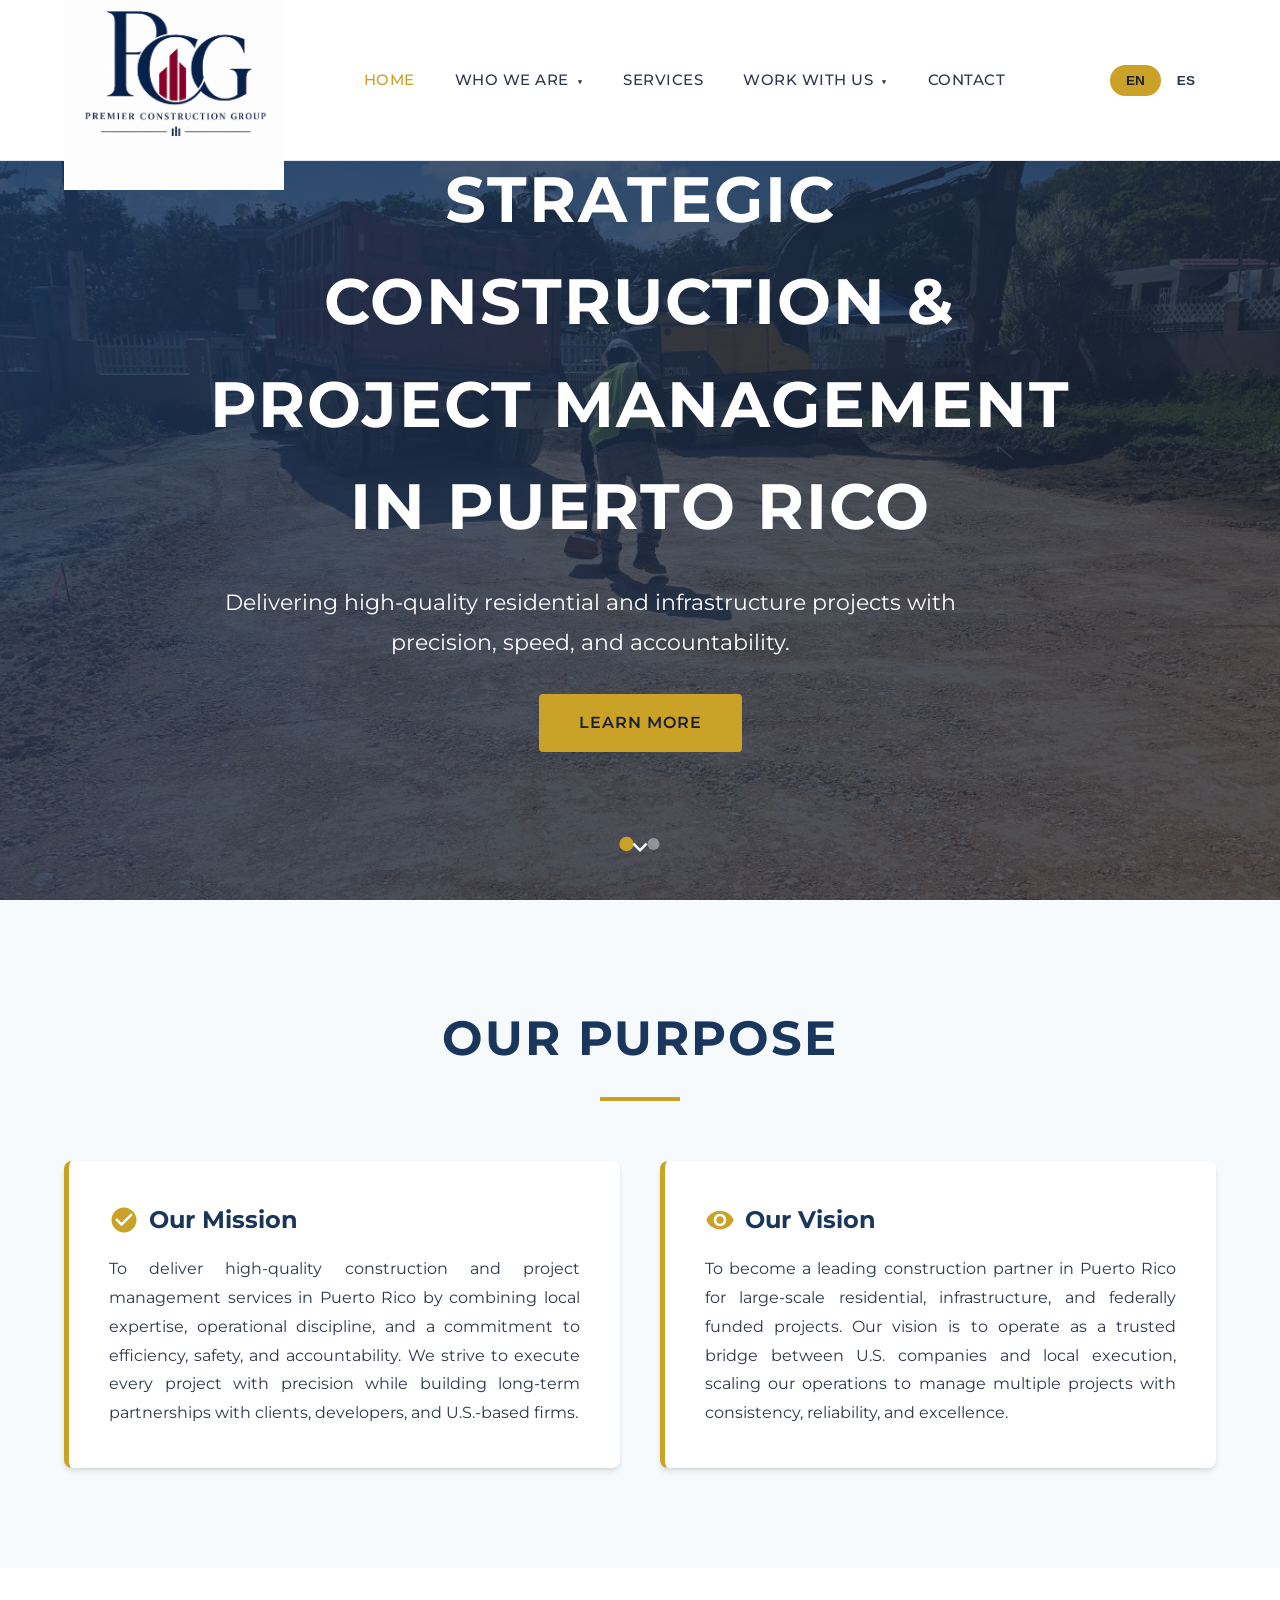
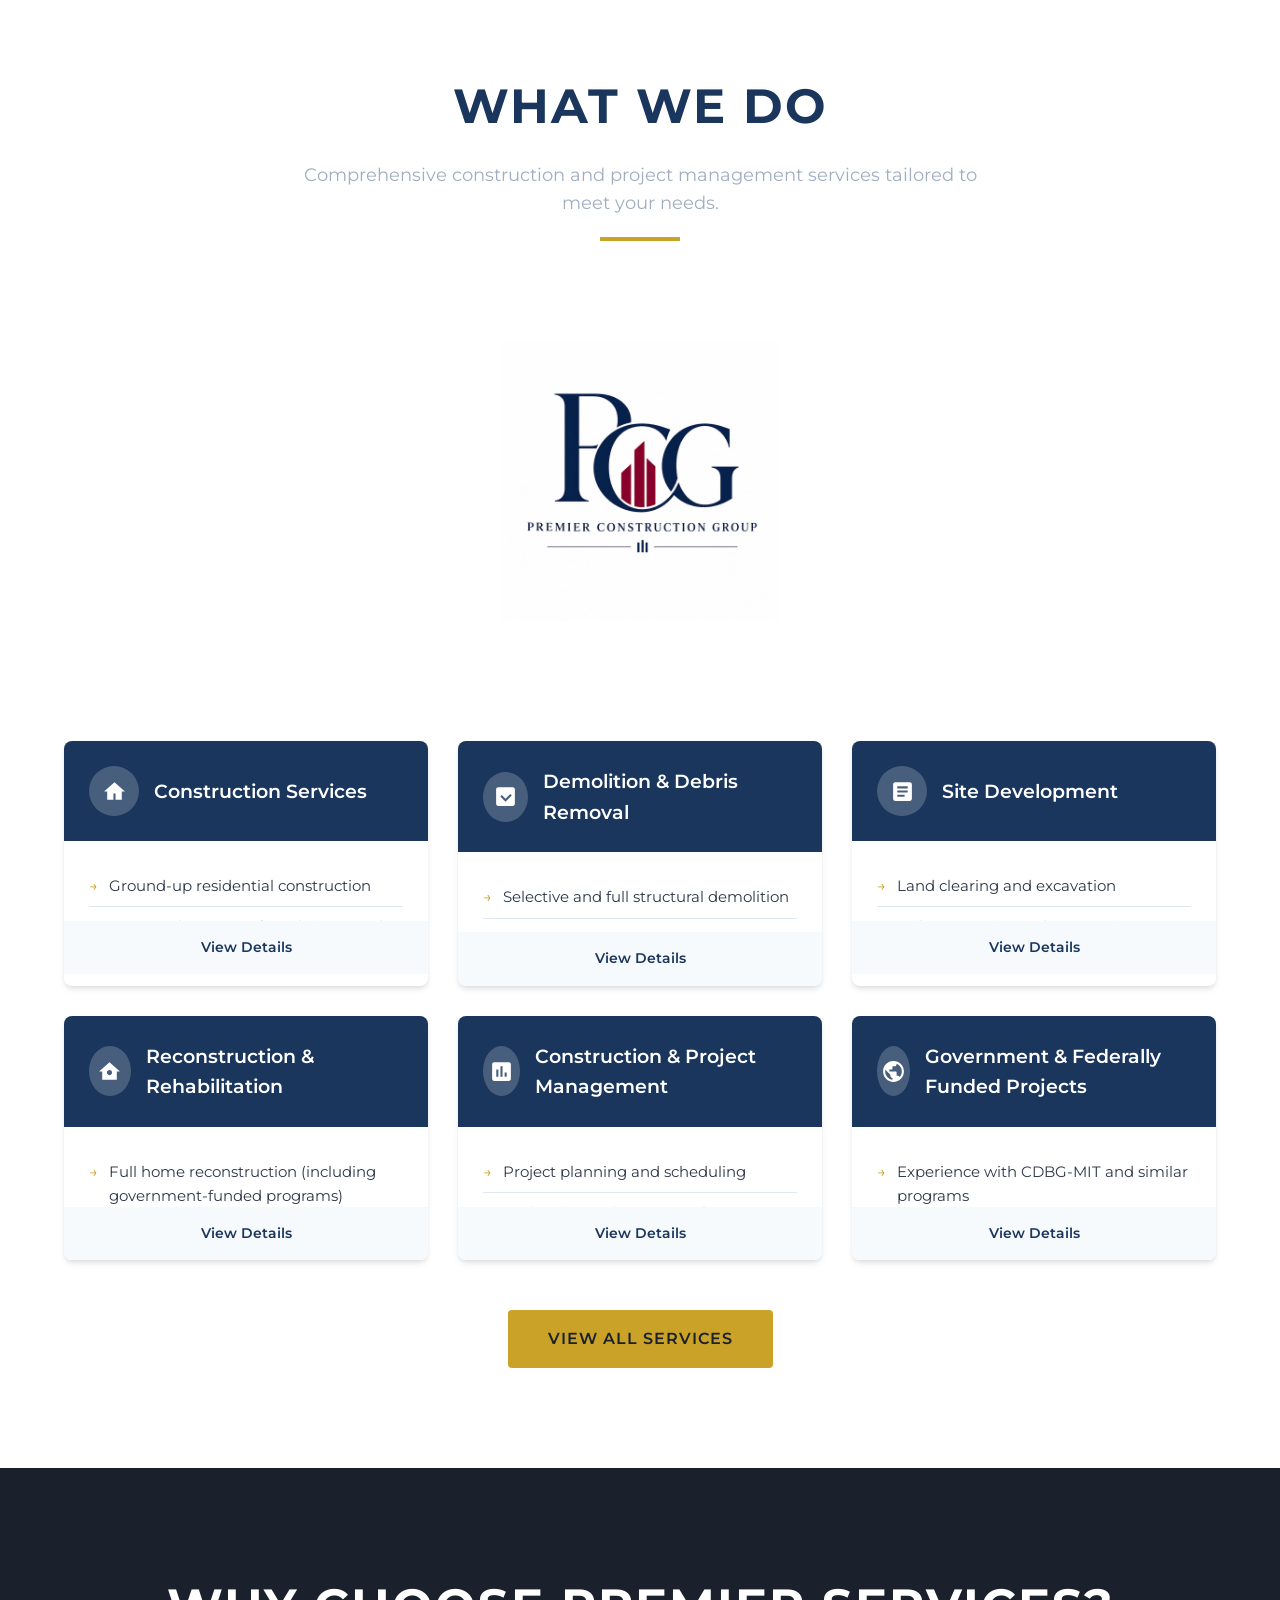
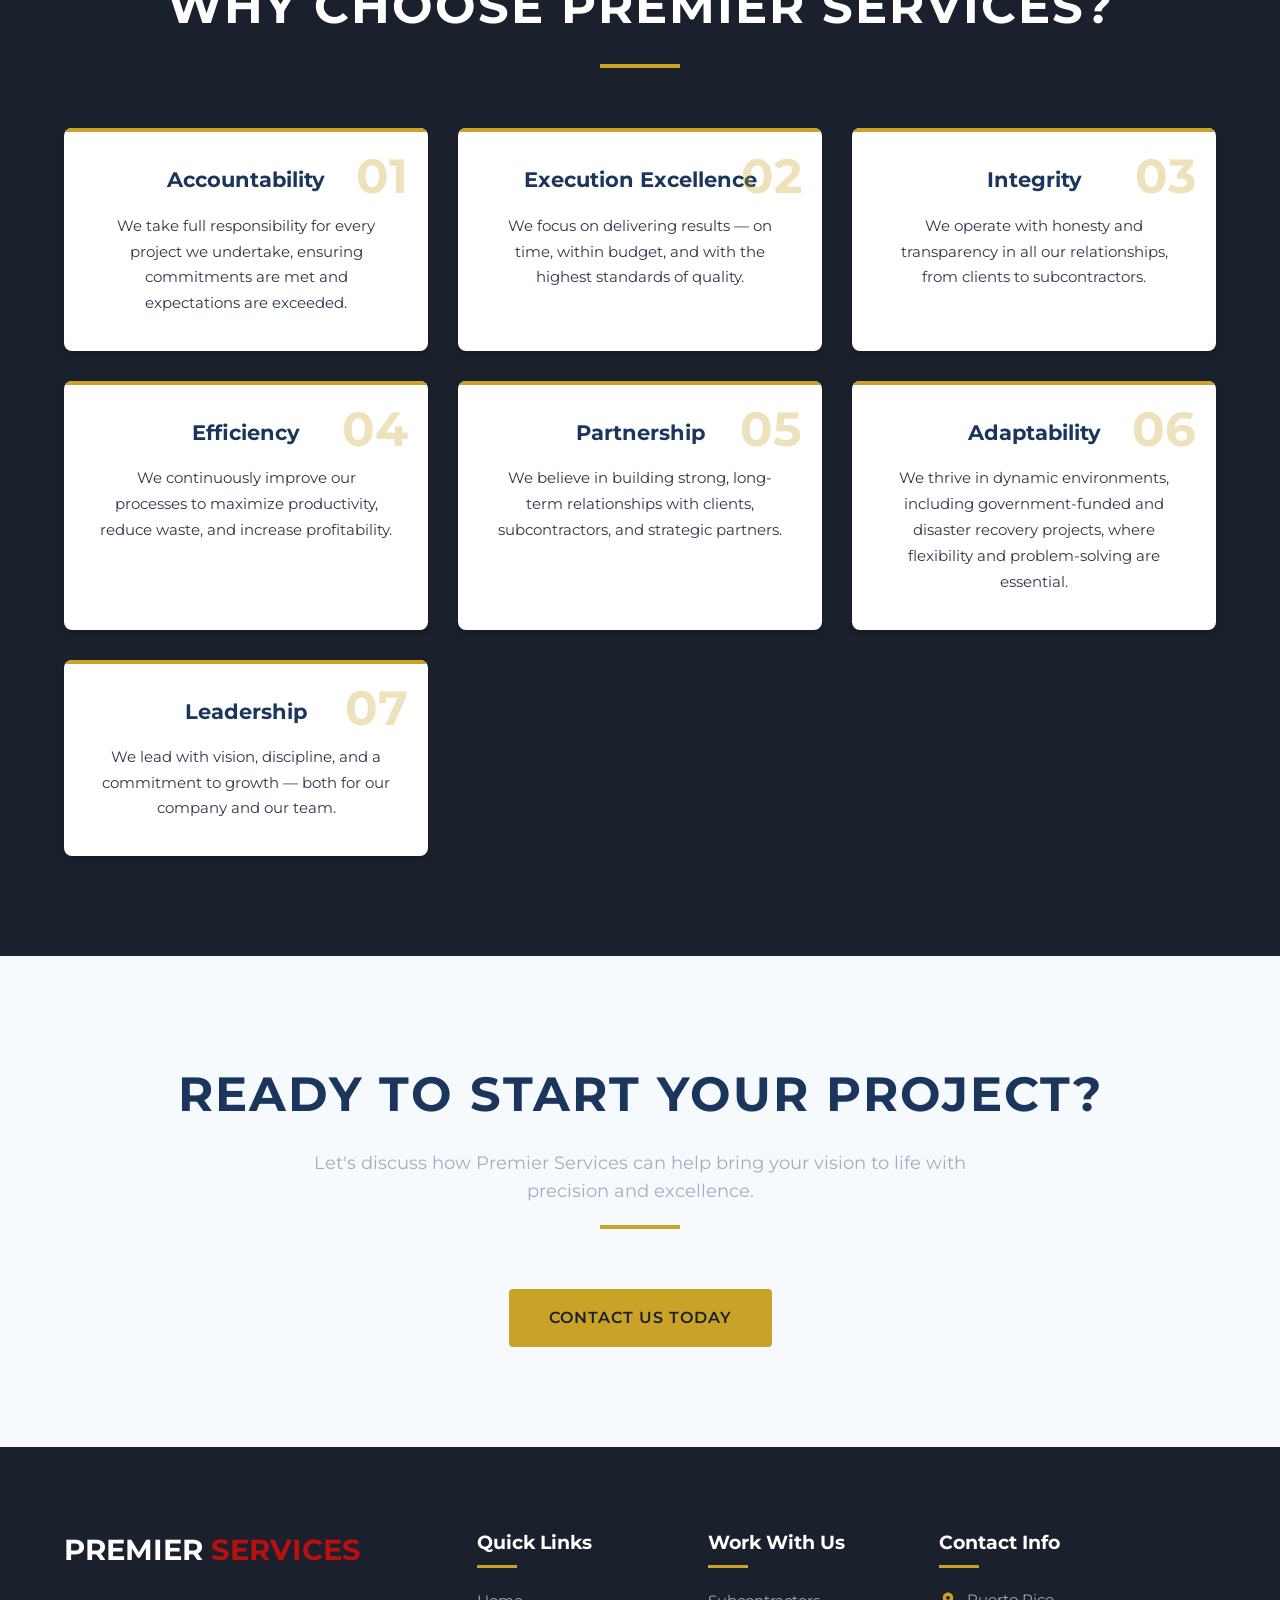
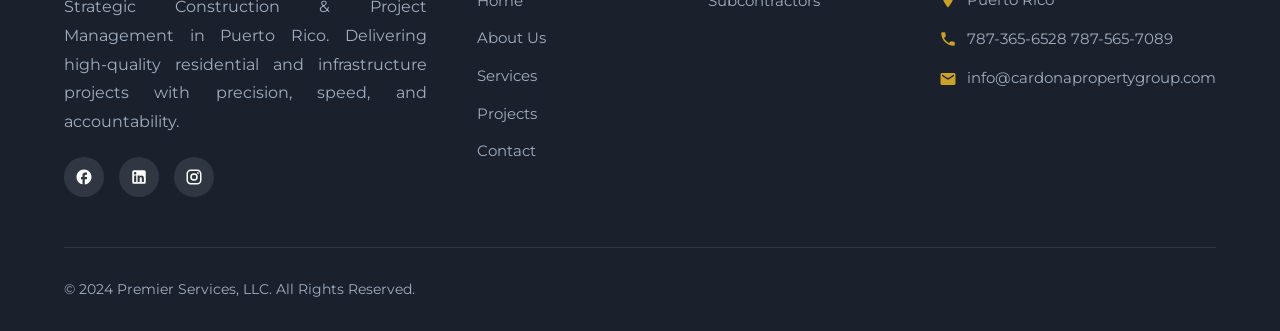
==== commit 062a0940: "re" ====
--- a/index.html
+++ b/index.html
@@ -20,7 +20,7 @@
       <a href="index.html" class="logo">
         <picture>
           <source media="(max-width: 768px)" srcset="logoNEW.svg">
-          <img src="lgonobg.svg" alt="Logo" class="logo-img">
+          <img src="PCG_logo_vector.svg" alt="Logo" class="logo-img">
         </picture>
       </a>
       
--- a/styles.css
+++ b/styles.css
@@ -100,10 +100,6 @@
   -webkit-transform: translateZ(0);
   backface-visibility: hidden;
   -webkit-backface-visibility: hidden;
-  image-rendering: -webkit-optimize-contrast;
-  -webkit-filter: brightness(1);
-  filter: brightness(1);
-  will-change: transform;
 }
 
 .logo-text {
@@ -1190,6 +1186,16 @@
 /* ============================================
    Responsive Design
    ============================================ */
+@media (min-width: 769px) {
+  .logo img {
+    transform: none;
+    -webkit-transform: none;
+    backface-visibility: visible;
+    -webkit-backface-visibility: visible;
+    isolation: isolate;
+  }
+}
+
 @media (max-width: 1200px) {
   .footer-grid {
     grid-template-columns: repeat(2, 1fr);
